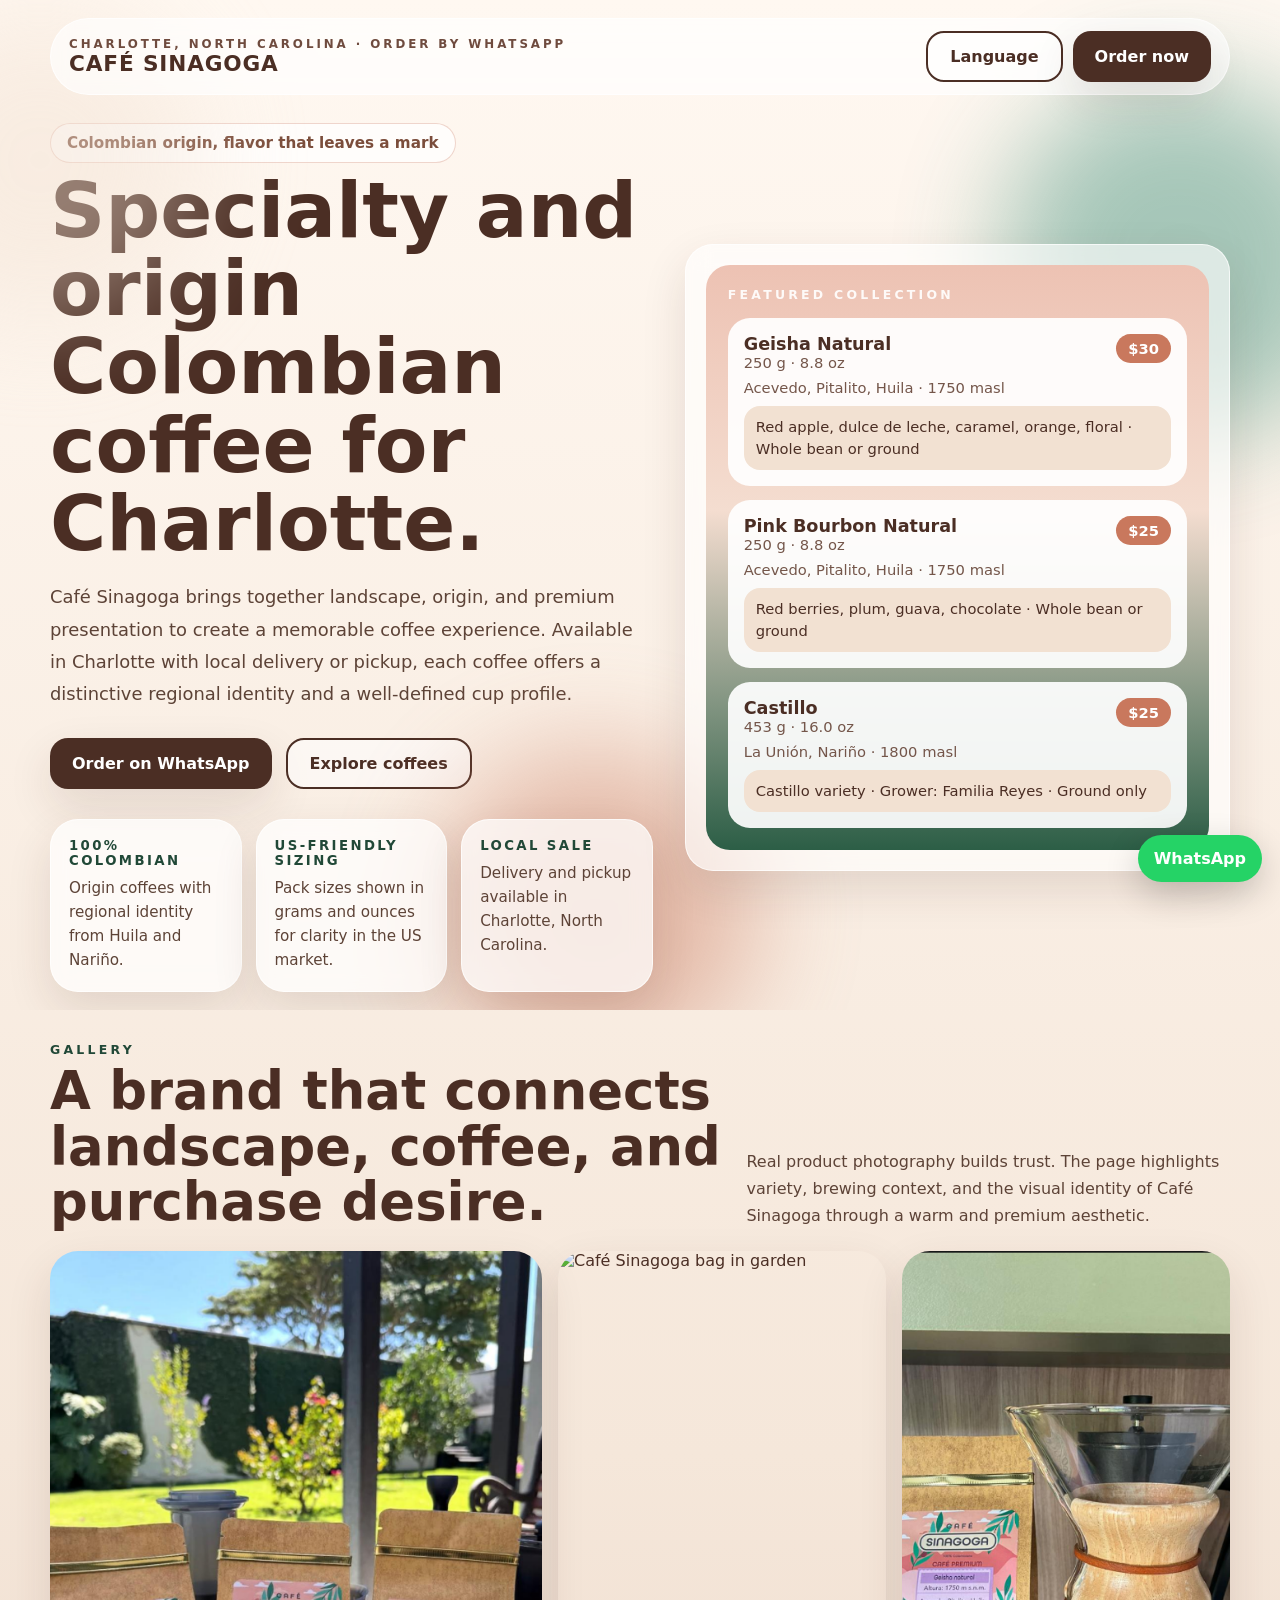
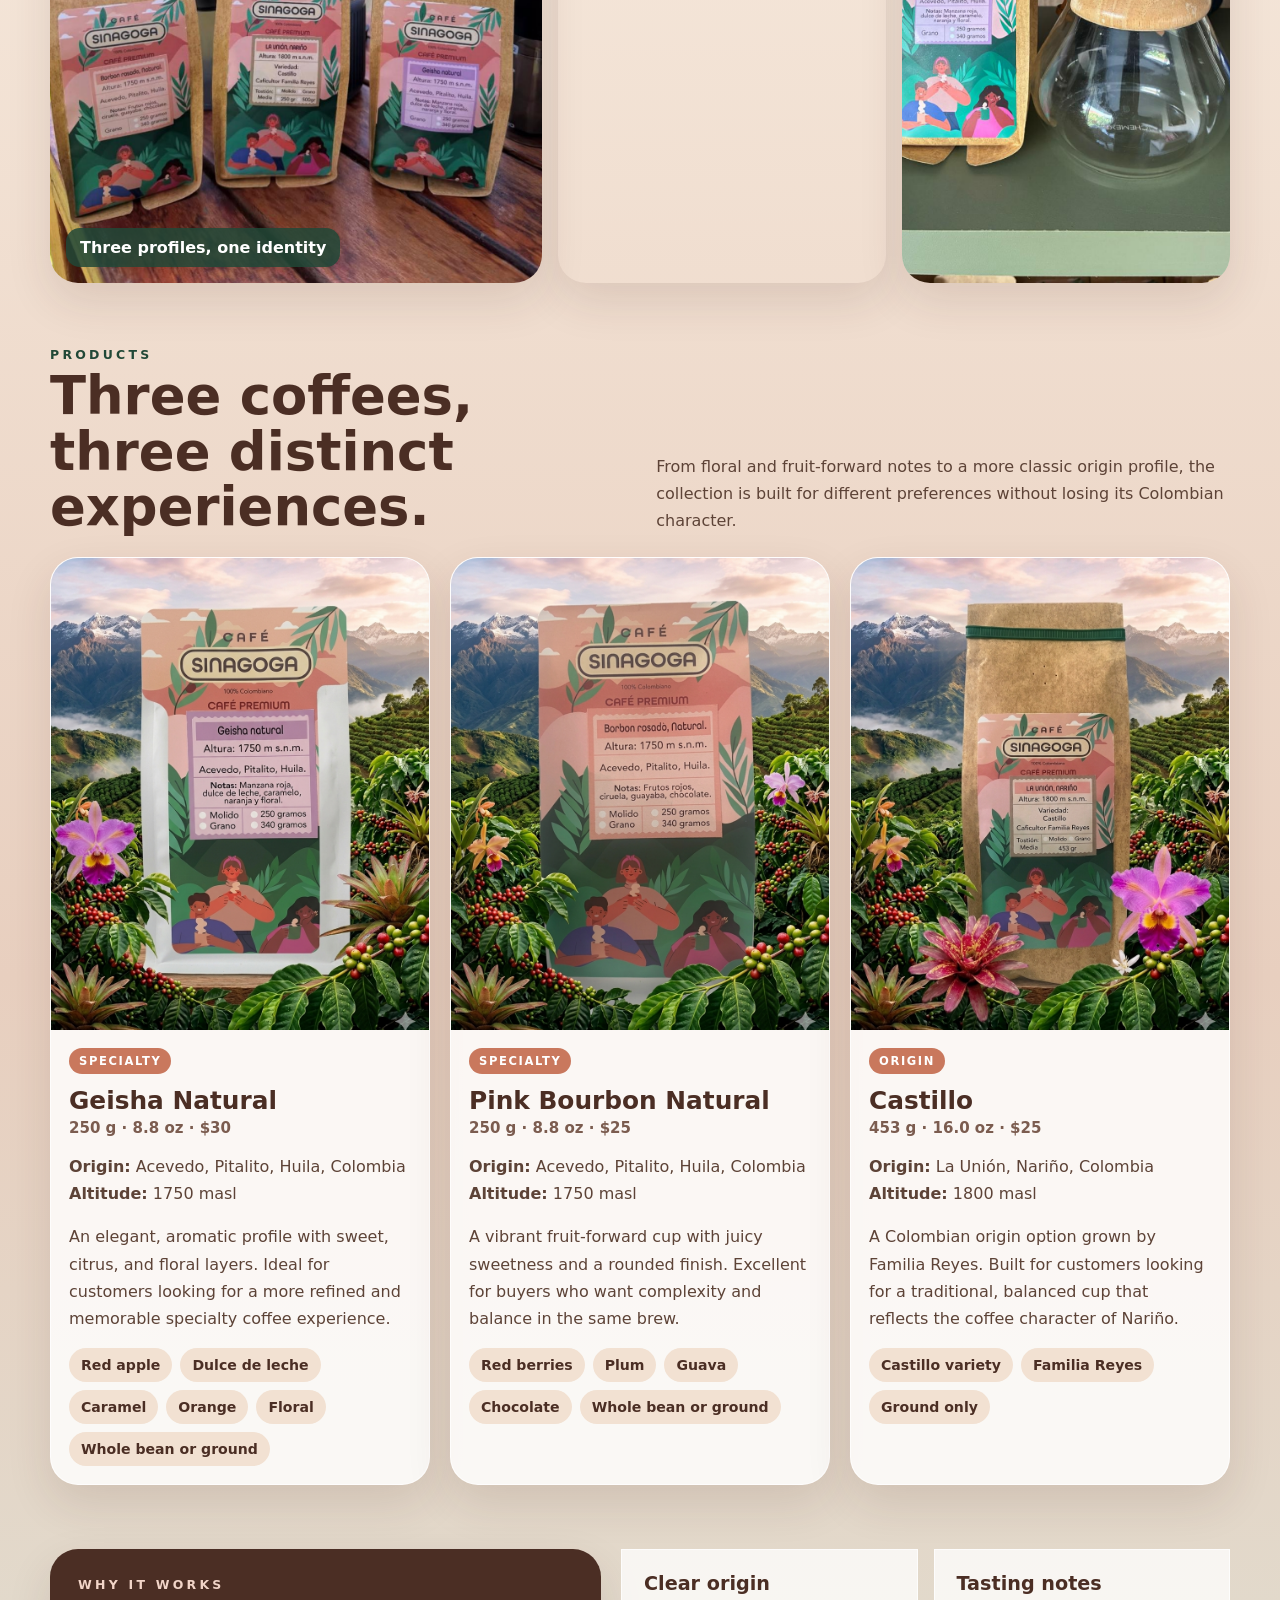
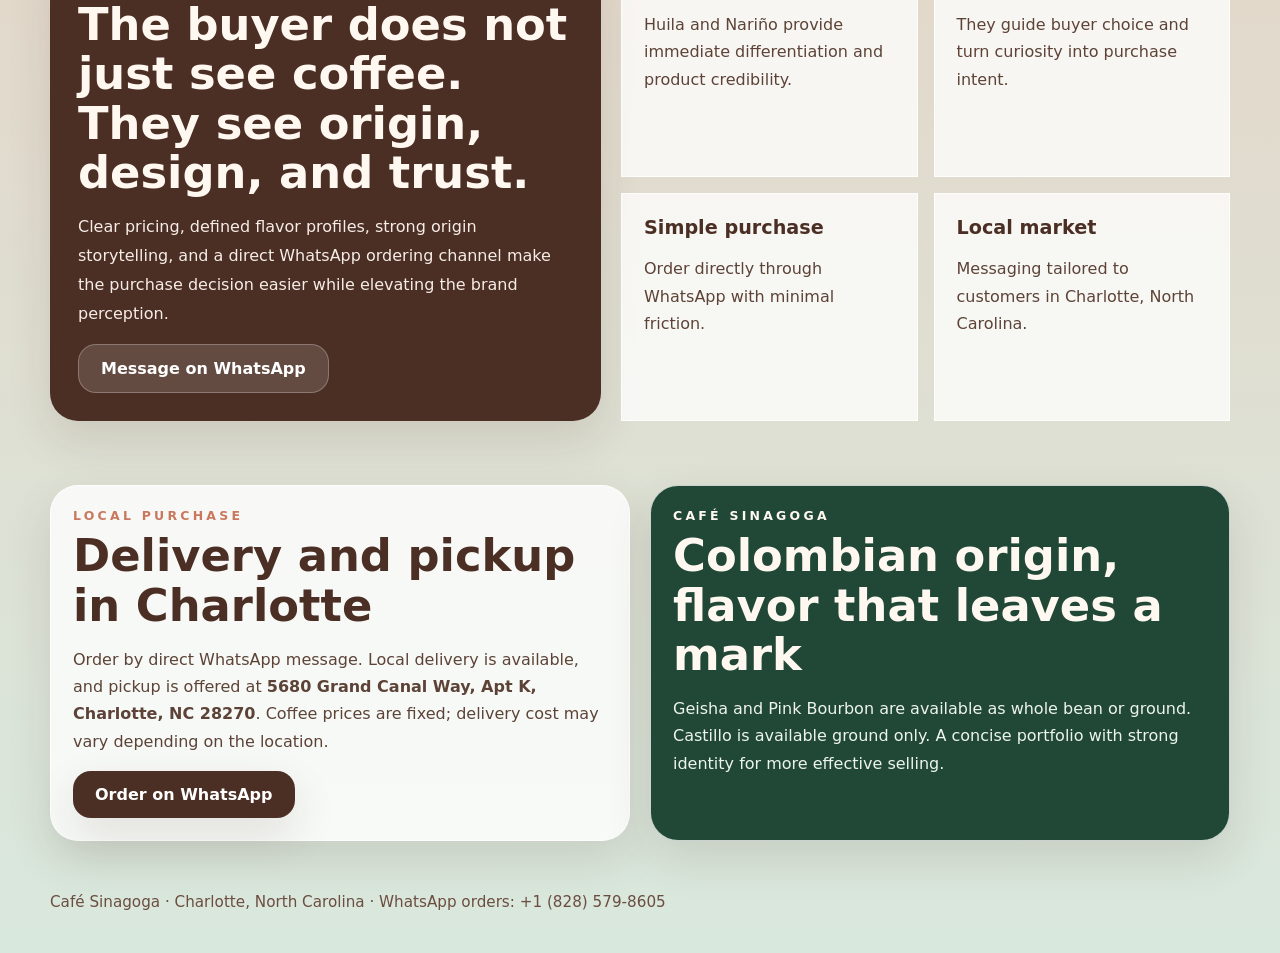
==== en.html @ 4d22b6b9 "Add files via upload" ====
<!doctype html>
<html lang="en">
<head>
  <meta charset="UTF-8" />
  <meta name="viewport" content="width=device-width, initial-scale=1.0" />
  <title>Café Sinagoga | Colombian coffee in Charlotte</title>
  <meta name="description" content="Colombian origin coffee in Charlotte, North Carolina. Geisha, Pink Bourbon, and Castillo with local delivery or pickup." />
  <link rel="stylesheet" href="style.css" />
</head>
<body>
  <a class="wa-float" href="https://wa.me/18285798605?text=Hello%2C%20I%20want%20to%20order%20Caf%C3%A9%20Sinagoga" target="_blank" rel="noreferrer">WhatsApp</a>
  <header class="hero">
    <div class="orb one"></div><div class="orb two"></div><div class="orb three"></div>
    <div class="container">
      <div class="topbar">
        <div>
          <div class="brand-small">Charlotte, North Carolina · Order by WhatsApp</div>
          <div class="brand">CAFÉ SINAGOGA</div>
        </div>
        <div style="display:flex;gap:10px;flex-wrap:wrap">
          <a class="btn btn-secondary" href="index.html">Language</a>
          <a class="btn btn-primary" href="https://wa.me/18285798605?text=Hello%2C%20I%20want%20to%20order%20Caf%C3%A9%20Sinagoga" target="_blank" rel="noreferrer">Order now</a>
        </div>
      </div>

      <section class="hero-grid">
        <div>
          <div class="pill">Colombian origin, flavor that leaves a mark</div>
          <h1>Specialty and origin Colombian coffee for Charlotte.</h1>
          <p class="lead">Café Sinagoga brings together landscape, origin, and premium presentation to create a memorable coffee experience. Available in Charlotte with local delivery or pickup, each coffee offers a distinctive regional identity and a well-defined cup profile.</p>
          <div class="actions">
            <a class="btn btn-primary" href="https://wa.me/18285798605?text=Hello%2C%20I%20want%20to%20order%20Caf%C3%A9%20Sinagoga" target="_blank" rel="noreferrer">Order on WhatsApp</a>
            <a class="btn btn-secondary" href="#products">Explore coffees</a>
          </div>
          <div class="stats">
            <article class="tile"><h3>100% Colombian</h3><p>Origin coffees with regional identity from Huila and Nariño.</p></article>
            <article class="tile"><h3>US-friendly sizing</h3><p>Pack sizes shown in grams and ounces for clarity in the US market.</p></article>
            <article class="tile"><h3>Local sale</h3><p>Delivery and pickup available in Charlotte, North Carolina.</p></article>
          </div>
        </div>

        <div class="glass">
          <div class="glass-inner">
            <div class="overline light">Featured collection</div>
            <div class="products-list">
              <article class="product-mini">
                <div class="product-mini-head">
                  <div><h4>Geisha Natural</h4><div class="muted">250 g · 8.8 oz</div></div>
                  <span class="price">$30</span>
                </div>
                <div class="muted" style="margin-top:8px">Acevedo, Pitalito, Huila · 1750 masl</div>
                <div class="note-box">Red apple, dulce de leche, caramel, orange, floral · Whole bean or ground</div>
              </article>
              <article class="product-mini">
                <div class="product-mini-head">
                  <div><h4>Pink Bourbon Natural</h4><div class="muted">250 g · 8.8 oz</div></div>
                  <span class="price">$25</span>
                </div>
                <div class="muted" style="margin-top:8px">Acevedo, Pitalito, Huila · 1750 masl</div>
                <div class="note-box">Red berries, plum, guava, chocolate · Whole bean or ground</div>
              </article>
              <article class="product-mini">
                <div class="product-mini-head">
                  <div><h4>Castillo</h4><div class="muted">453 g · 16.0 oz</div></div>
                  <span class="price">$25</span>
                </div>
                <div class="muted" style="margin-top:8px">La Unión, Nariño · 1800 masl</div>
                <div class="note-box">Castillo variety · Grower: Familia Reyes · Ground only</div>
              </article>
            </div>
          </div>
        </div>
      </section>
    </div>
  </header>

  <main>
    <section class="section">
      <div class="container section-head">
        <div>
          <div class="overline" style="color:var(--forest)">Gallery</div>
          <h2>A brand that connects landscape, coffee, and purchase desire.</h2>
        </div>
        <p>Real product photography builds trust. The page highlights variety, brewing context, and the visual identity of Café Sinagoga through a warm and premium aesthetic.</p>
      </div>
      <div class="container gallery-grid">
        <div class="gallery-card large"><img src="assets/three-bags.png" alt="Three Café Sinagoga coffees" /><div class="gallery-caption">Three profiles, one identity</div></div>
        <div class="gallery-card"><img src="assets/castillo-garden.png" alt="Café Sinagoga bag in garden" /></div>
        <div class="gallery-card"><img src="assets/brew-setup.png" alt="Café Sinagoga bag next to brewer" /></div>
      </div>
    </section>

    <section class="section" id="products">
      <div class="container section-head">
        <div>
          <div class="overline" style="color:var(--forest)">Products</div>
          <h2>Three coffees, three distinct experiences.</h2>
        </div>
        <p>From floral and fruit-forward notes to a more classic origin profile, the collection is built for different preferences without losing its Colombian character.</p>
      </div>
      <div class="container product-grid">
        <article class="product-card">
          <img src="assets/geisha-white.png" alt="Geisha Natural coffee bag" />
          <div class="product-body">
            <span class="product-badge">Specialty</span>
            <h3>Geisha Natural</h3>
            <div class="size">250 g · 8.8 oz · $30</div>
            <p><strong>Origin:</strong> Acevedo, Pitalito, Huila, Colombia<br><strong>Altitude:</strong> 1750 masl</p>
            <p>An elegant, aromatic profile with sweet, citrus, and floral layers. Ideal for customers looking for a more refined and memorable specialty coffee experience.</p>
            <div class="chips">
              <span class="chip">Red apple</span><span class="chip">Dulce de leche</span><span class="chip">Caramel</span><span class="chip">Orange</span><span class="chip">Floral</span><span class="chip">Whole bean or ground</span>
            </div>
          </div>
        </article>

        <article class="product-card">
          <img src="assets/bourbon-white.png" alt="Pink Bourbon Natural coffee bag" />
          <div class="product-body">
            <span class="product-badge">Specialty</span>
            <h3>Pink Bourbon Natural</h3>
            <div class="size">250 g · 8.8 oz · $25</div>
            <p><strong>Origin:</strong> Acevedo, Pitalito, Huila, Colombia<br><strong>Altitude:</strong> 1750 masl</p>
            <p>A vibrant fruit-forward cup with juicy sweetness and a rounded finish. Excellent for buyers who want complexity and balance in the same brew.</p>
            <div class="chips">
              <span class="chip">Red berries</span><span class="chip">Plum</span><span class="chip">Guava</span><span class="chip">Chocolate</span><span class="chip">Whole bean or ground</span>
            </div>
          </div>
        </article>

        <article class="product-card">
          <img src="assets/castillo-bag.png" alt="Castillo coffee bag" />
          <div class="product-body">
            <span class="product-badge">Origin</span>
            <h3>Castillo</h3>
            <div class="size">453 g · 16.0 oz · $25</div>
            <p><strong>Origin:</strong> La Unión, Nariño, Colombia<br><strong>Altitude:</strong> 1800 masl</p>
            <p>A Colombian origin option grown by Familia Reyes. Built for customers looking for a traditional, balanced cup that reflects the coffee character of Nariño.</p>
            <div class="chips">
              <span class="chip">Castillo variety</span><span class="chip">Familia Reyes</span><span class="chip">Ground only</span>
            </div>
          </div>
        </article>
      </div>
    </section>

    <section class="section">
      <div class="container split">
        <article class="cta-card">
          <div class="overline" style="color:#f2d5c8">Why it works</div>
          <h2>The buyer does not just see coffee. They see origin, design, and trust.</h2>
          <p>Clear pricing, defined flavor profiles, strong origin storytelling, and a direct WhatsApp ordering channel make the purchase decision easier while elevating the brand perception.</p>
          <a class="btn btn-light" href="https://wa.me/18285798605?text=Hello%2C%20I%20want%20to%20order%20Caf%C3%A9%20Sinagoga" target="_blank" rel="noreferrer">Message on WhatsApp</a>
        </article>
        <div class="feature-grid">
          <article class="feature-card"><h3>Clear origin</h3><p>Huila and Nariño provide immediate differentiation and product credibility.</p></article>
          <article class="feature-card"><h3>Tasting notes</h3><p>They guide buyer choice and turn curiosity into purchase intent.</p></article>
          <article class="feature-card"><h3>Simple purchase</h3><p>Order directly through WhatsApp with minimal friction.</p></article>
          <article class="feature-card"><h3>Local market</h3><p>Messaging tailored to customers in Charlotte, North Carolina.</p></article>
        </div>
      </div>
    </section>

    <section class="section">
      <div class="container dual-grid">
        <article class="pickup">
          <div class="overline" style="color:var(--clay)">Local purchase</div>
          <h2>Delivery and pickup in Charlotte</h2>
          <p>Order by direct WhatsApp message. Local delivery is available, and pickup is offered at <strong>5680 Grand Canal Way, Apt K, Charlotte, NC 28270</strong>. Coffee prices are fixed; delivery cost may vary depending on the location.</p>
          <a class="btn btn-primary" href="https://wa.me/18285798605?text=Hello%2C%20I%20want%20to%20order%20Caf%C3%A9%20Sinagoga" target="_blank" rel="noreferrer">Order on WhatsApp</a>
        </article>
        <article class="pickup dark">
          <div class="overline">Café Sinagoga</div>
          <h2>Colombian origin, flavor that leaves a mark</h2>
          <p>Geisha and Pink Bourbon are available as whole bean or ground. Castillo is available ground only. A concise portfolio with strong identity for more effective selling.</p>
        </article>
      </div>
    </section>
  </main>

  <footer class="footer">
    <div class="container">Café Sinagoga · Charlotte, North Carolina · WhatsApp orders: +1 (828) 579-8605</div>
  </footer>
</body>
</html>
---- style.css ----
:root{
  --cream:#fff8f1;
  --sand:#f2e1d2;
  --clay:#c9785d;
  --coffee:#4b2e24;
  --forest:#214837;
  --leaf:#3b8d78;
  --mist:#edf4ee;
  --white:#ffffff;
  --shadow:0 18px 45px rgba(62,37,28,.12);
  --radius:28px;
  --max:1180px;
}
*{box-sizing:border-box}
html{scroll-behavior:smooth}
body{
  margin:0;
  font-family:Inter,system-ui,-apple-system,BlinkMacSystemFont,"Segoe UI",sans-serif;
  color:var(--coffee);
  background:linear-gradient(180deg,#fff8f1 0%,#f5e7da 35%,#e8cfbf 62%,#d9e8dd 100%);
}
a{text-decoration:none;color:inherit}
img{max-width:100%;display:block}
.container{width:min(var(--max),calc(100% - 2rem));margin:0 auto}
.section{padding:32px 0}
.btn{
  display:inline-flex;align-items:center;justify-content:center;gap:.55rem;
  border-radius:18px;padding:14px 22px;font-weight:800;transition:.2s ease;
}
.btn:hover{transform:translateY(-1px)}
.btn-primary{background:var(--coffee);color:var(--white);box-shadow:var(--shadow)}
.btn-secondary{border:2px solid var(--coffee);background:rgba(255,255,255,.55)}
.btn-light{background:rgba(255,255,255,.14);color:var(--white);border:1px solid rgba(255,255,255,.25)}
.topbar{
  margin-top:18px;padding:12px 18px;border-radius:999px;background:rgba(255,255,255,.66);
  border:1px solid rgba(255,255,255,.7);backdrop-filter:blur(10px);display:flex;align-items:center;justify-content:space-between;gap:14px
}
.brand-small{font-size:.74rem;letter-spacing:.25em;text-transform:uppercase;color:#6f4b3e;font-weight:700}
.brand{font-size:1.35rem;font-weight:900;letter-spacing:.04em}
.hero{position:relative;overflow:hidden}
.orb{position:absolute;border-radius:999px;filter:blur(54px);opacity:.45;pointer-events:none}
.orb.one{width:320px;height:320px;background:var(--sand);left:-120px;top:0}
.orb.two{width:360px;height:360px;background:var(--leaf);right:-80px;top:80px}
.orb.three{width:320px;height:320px;background:var(--clay);left:34%;bottom:-60px}
.hero-grid,.content-grid{display:grid;gap:32px;align-items:center}
.hero-grid{grid-template-columns:1.05fr .95fr;padding:28px 0 18px}
.pill{
  display:inline-flex;align-items:center;padding:10px 16px;border-radius:999px;
  background:rgba(255,255,255,.75);border:1px solid rgba(201,120,93,.3);font-size:.95rem;color:#7b4d3b;font-weight:600
}
.hero h1{font-size:clamp(2.5rem,6vw,4.85rem);line-height:1.02;margin:.55rem 0 0;font-weight:900}
.lead{font-size:1.12rem;line-height:1.8;color:#5d4337;max-width:760px}
.actions{display:flex;flex-wrap:wrap;gap:14px;margin-top:28px}
.stats{display:grid;grid-template-columns:repeat(3,1fr);gap:14px;margin-top:30px}
.card,.glass,.tile,.product-card,.pickup,.cta-card,.gallery-card{
  border-radius:var(--radius);box-shadow:var(--shadow)
}
.tile{
  padding:18px;background:rgba(255,255,255,.72);border:1px solid rgba(255,255,255,.7);backdrop-filter:blur(10px)
}
.tile h3{margin:0;font-size:.83rem;letter-spacing:.18em;text-transform:uppercase;color:var(--forest)}
.tile p{margin:.45rem 0 0;line-height:1.6;font-size:.95rem;color:#5d4337}
.glass{padding:20px;background:rgba(255,255,255,.62);border:1px solid rgba(255,255,255,.7);backdrop-filter:blur(12px)}
.glass-inner{padding:22px;border-radius:24px;background:linear-gradient(180deg,#edc2b3 0%,#f4ddd0 42%,#2c5e46 100%)}
.overline{font-size:.78rem;letter-spacing:.26em;text-transform:uppercase;font-weight:700}
.overline.light{color:rgba(255,255,255,.9)}
.products-list{display:grid;gap:14px;margin-top:16px}
.product-mini{padding:16px;border-radius:22px;background:rgba(255,255,255,.92)}
.product-mini-head{display:flex;justify-content:space-between;gap:12px;align-items:flex-start}
.product-mini h4{margin:0;font-size:1.1rem}
.muted{font-size:.92rem;color:#74564a}
.price{padding:6px 12px;border-radius:999px;background:var(--clay);color:#fff;font-weight:900;font-size:.92rem}
.note-box{margin-top:10px;padding:10px 12px;border-radius:16px;background:var(--sand);font-size:.92rem;line-height:1.5}
.section-head{display:flex;justify-content:space-between;align-items:end;gap:20px;margin-bottom:22px}
.section-head h2{margin:.4rem 0 0;font-size:clamp(2rem,4.5vw,3.3rem);line-height:1.05}
.section-head p{margin:0;max-width:680px;line-height:1.7;color:#5d4337}
.product-grid{display:grid;grid-template-columns:repeat(3,1fr);gap:20px}
.product-card{overflow:hidden;background:rgba(255,255,255,.82);border:1px solid rgba(255,255,255,.75)}
.product-card img{aspect-ratio:4/5;object-fit:cover;width:100%}
.product-body{padding:18px}
.product-badge{display:inline-block;padding:6px 10px;border-radius:999px;background:var(--clay);color:#fff;font-size:.72rem;font-weight:900;letter-spacing:.14em;text-transform:uppercase}
.product-body h3{font-size:1.55rem;margin:12px 0 4px}
.product-body .size{color:#7b5c4f;font-weight:600;font-size:.94rem}
.product-body p{line-height:1.7;color:#5d4337}
.chips{display:flex;flex-wrap:wrap;gap:8px;margin-top:10px}
.chip{padding:9px 12px;border-radius:999px;background:var(--sand);font-size:.88rem;font-weight:700}
.split{display:grid;grid-template-columns:.95fr 1.05fr;gap:20px}
.cta-card{padding:28px;background:var(--coffee);color:var(--cream)}
.cta-card h2,.pickup h2{margin:.5rem 0 0;font-size:clamp(1.8rem,3.5vw,3rem);line-height:1.1}
.cta-card p{line-height:1.8;color:#f6ede7}
.feature-grid{display:grid;grid-template-columns:repeat(2,1fr);gap:16px}
.feature-card,.pickup,.lang-card{padding:22px;background:rgba(255,255,255,.76);border:1px solid rgba(255,255,255,.76)}
.feature-card h3,.pickup h3{margin:0;font-size:1.2rem}
.feature-card p,.pickup p{line-height:1.7;color:#5d4337}
.gallery-grid{display:grid;grid-template-columns:1.2fr .8fr .8fr;gap:16px}
.gallery-card{overflow:hidden;position:relative;min-height:240px}
.gallery-card img{width:100%;height:100%;object-fit:cover}
.gallery-card.large{min-height:520px}
.gallery-caption{position:absolute;left:16px;bottom:16px;background:rgba(33,72,55,.84);color:#fff;padding:10px 14px;border-radius:14px;font-weight:700}
.dual-grid{display:grid;grid-template-columns:1fr 1fr;gap:20px}
.pickup{background:rgba(255,255,255,.78)}
.pickup.dark{background:var(--forest);color:var(--cream)}
.pickup.dark p{color:#edf4ee}
.footer{padding:20px 0 42px;color:#6c4d40;font-size:.95rem}
.lang-shell{min-height:100vh;display:grid;place-items:center;padding:24px;position:relative;overflow:hidden}
.lang-wrap{width:min(1180px,100%)}
.lang-grid{display:grid;grid-template-columns:1.05fr .95fr;gap:24px;align-items:center}
.lang-card{border-radius:32px;box-shadow:var(--shadow);backdrop-filter:blur(12px)}
.logo-mark{width:140px;height:140px;border-radius:50%;object-fit:cover;box-shadow:var(--shadow)}
.language-buttons{display:flex;gap:14px;flex-wrap:wrap;margin-top:26px}
.small-gallery{display:grid;grid-template-columns:repeat(3,1fr);gap:12px;margin-top:18px}
.small-gallery img{border-radius:18px;aspect-ratio:1/1;object-fit:cover;box-shadow:var(--shadow)}
.wa-float{
  position:fixed;right:18px;bottom:18px;background:#25D366;color:white;padding:14px 16px;border-radius:999px;
  font-weight:900;box-shadow:0 12px 35px rgba(0,0,0,.2);z-index:10
}
@media (max-width: 980px){
  .hero-grid,.content-grid,.split,.gallery-grid,.dual-grid,.lang-grid,.product-grid,.feature-grid{grid-template-columns:1fr}
  .stats{grid-template-columns:1fr}
  .gallery-card.large{min-height:320px}
  .section-head{align-items:flex-start;flex-direction:column}
}
@media (max-width: 640px){
  .topbar{border-radius:24px;align-items:flex-start;flex-direction:column}
  .brand{font-size:1.15rem}
  .container{width:min(var(--max),calc(100% - 1.2rem))}
  .hero-grid{padding-top:12px}
}
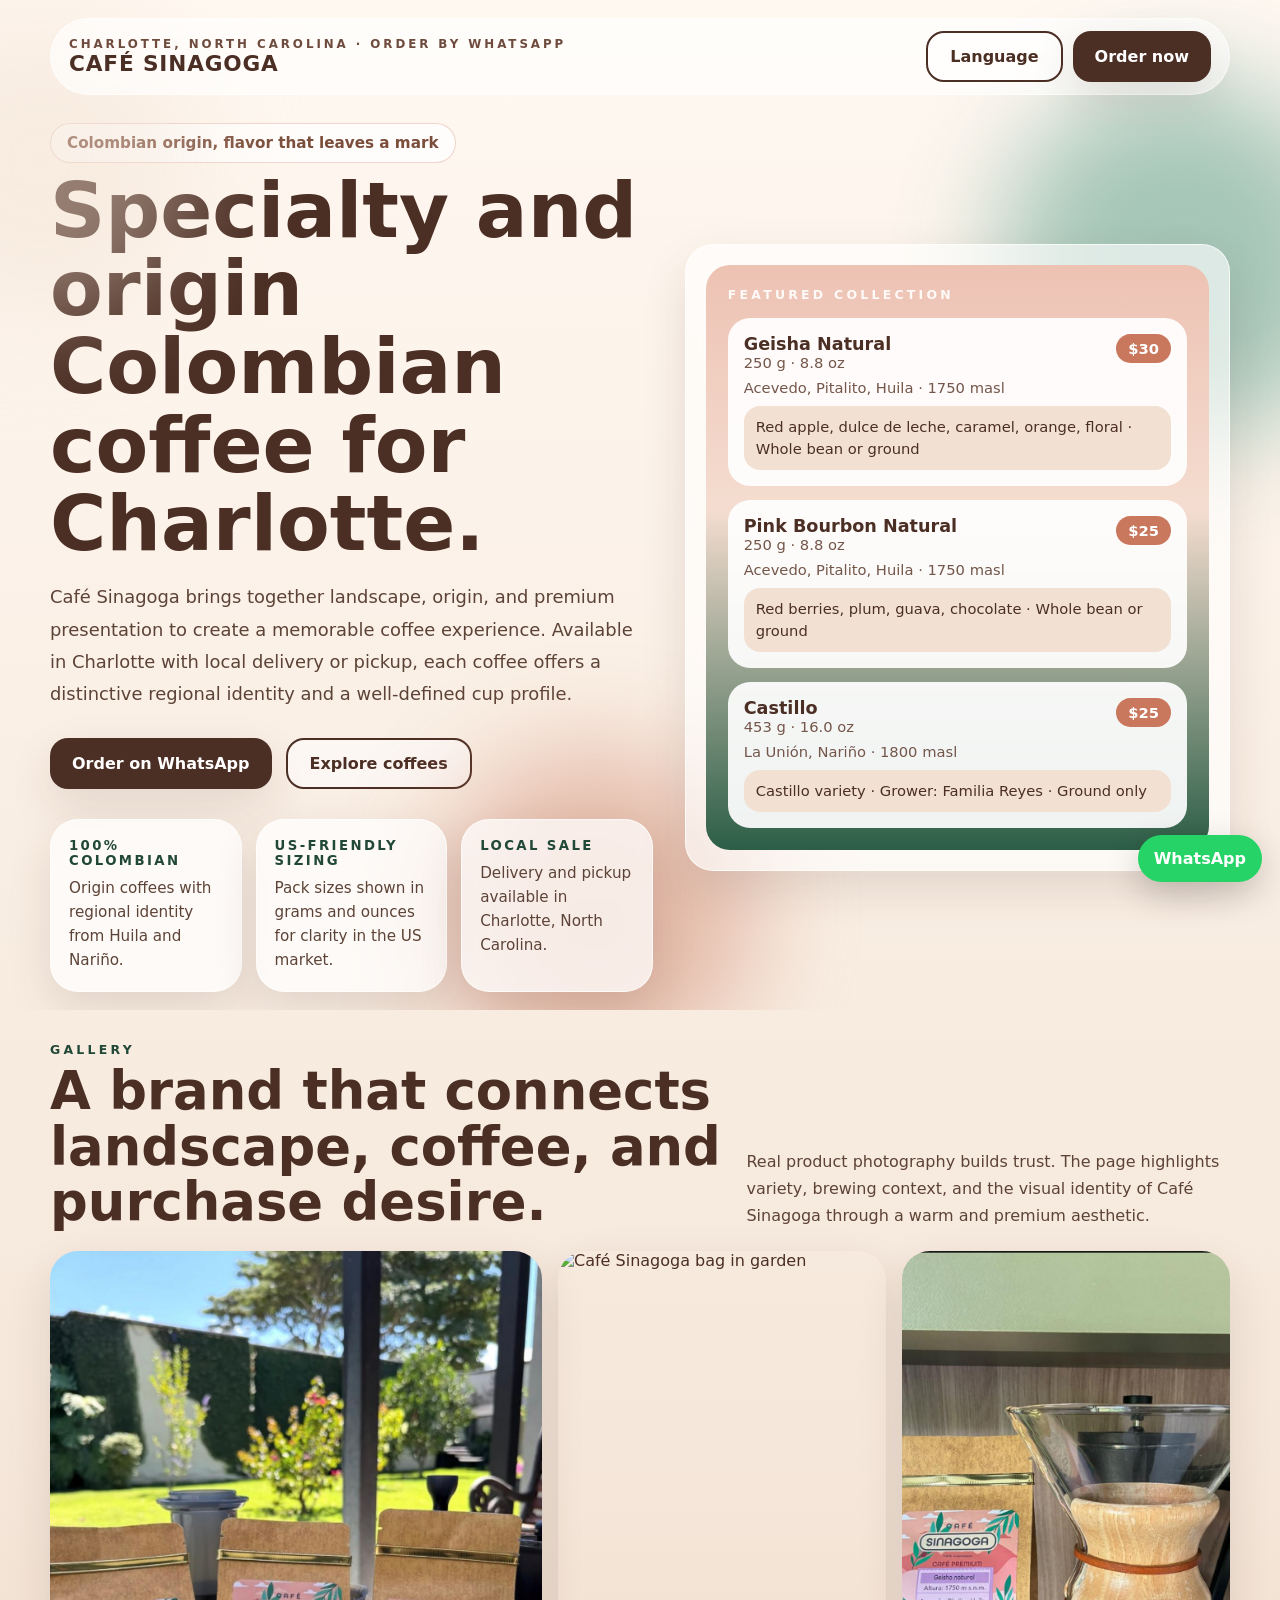
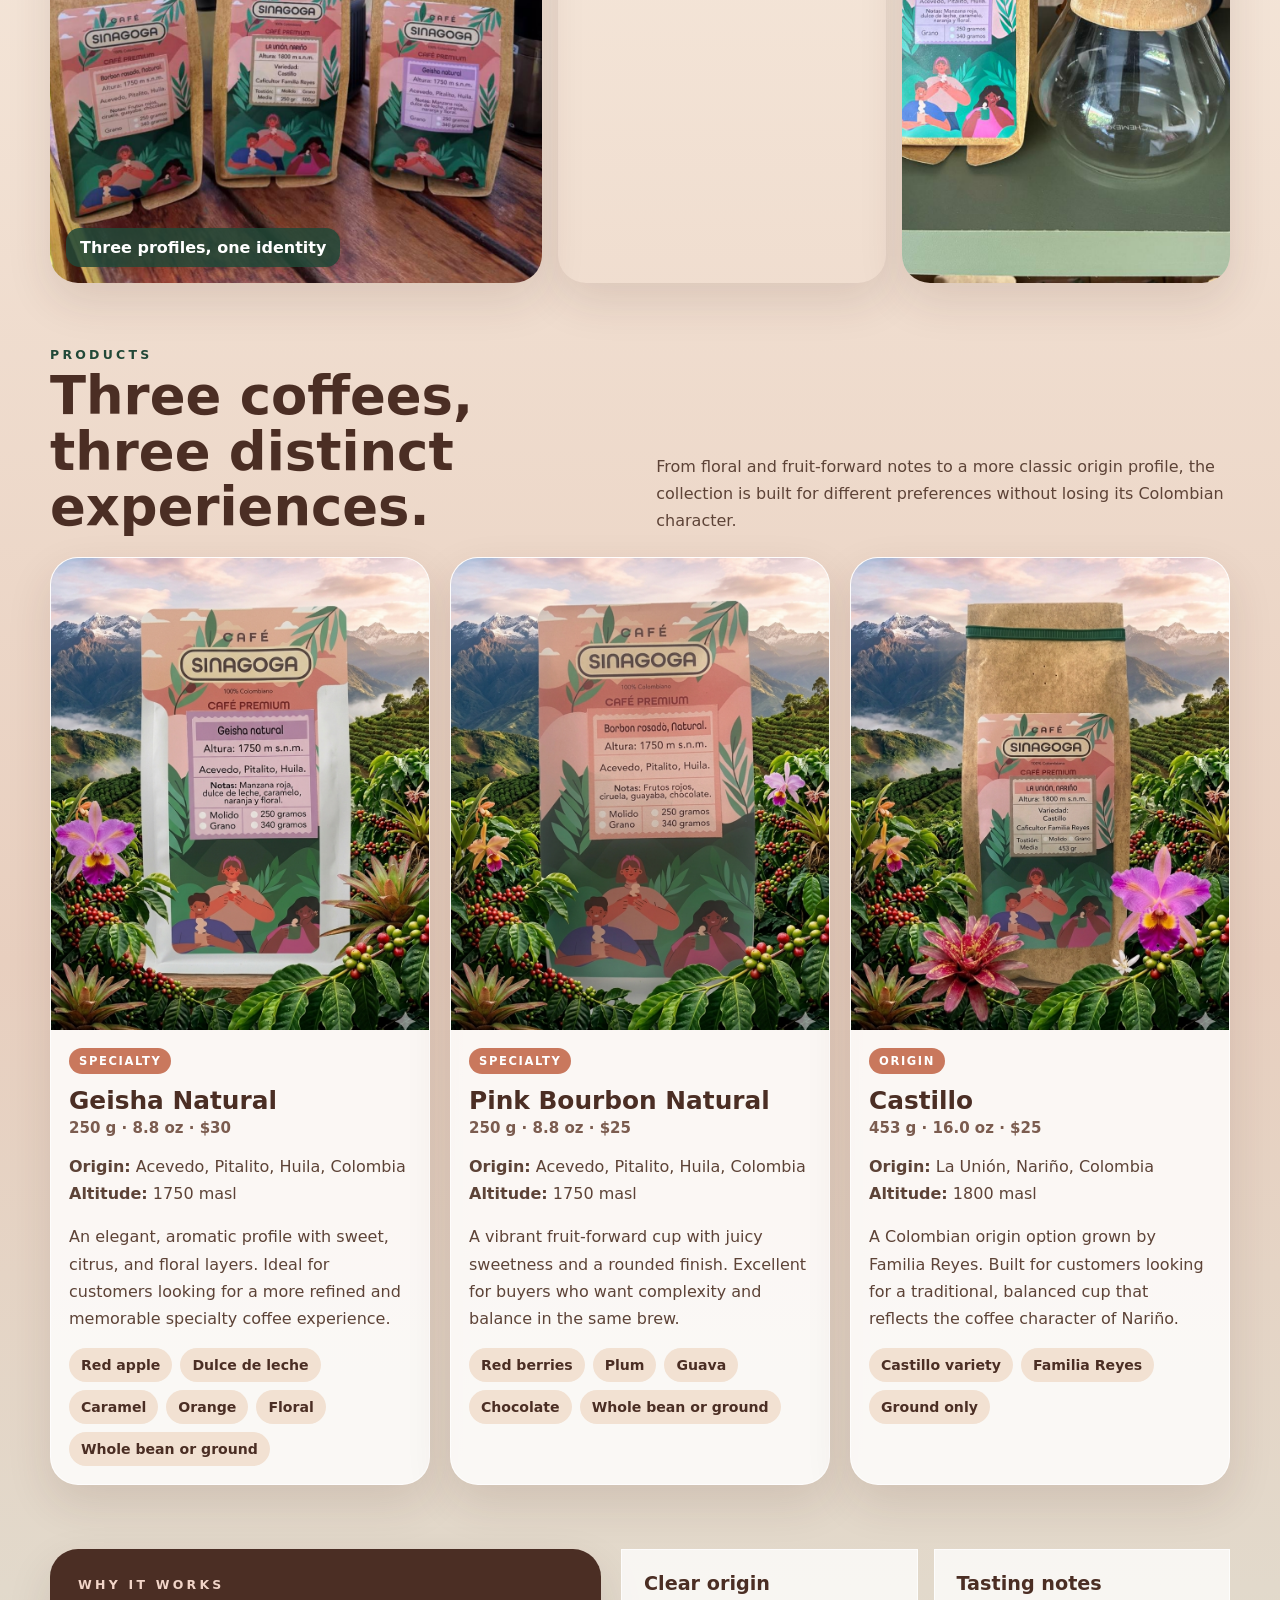
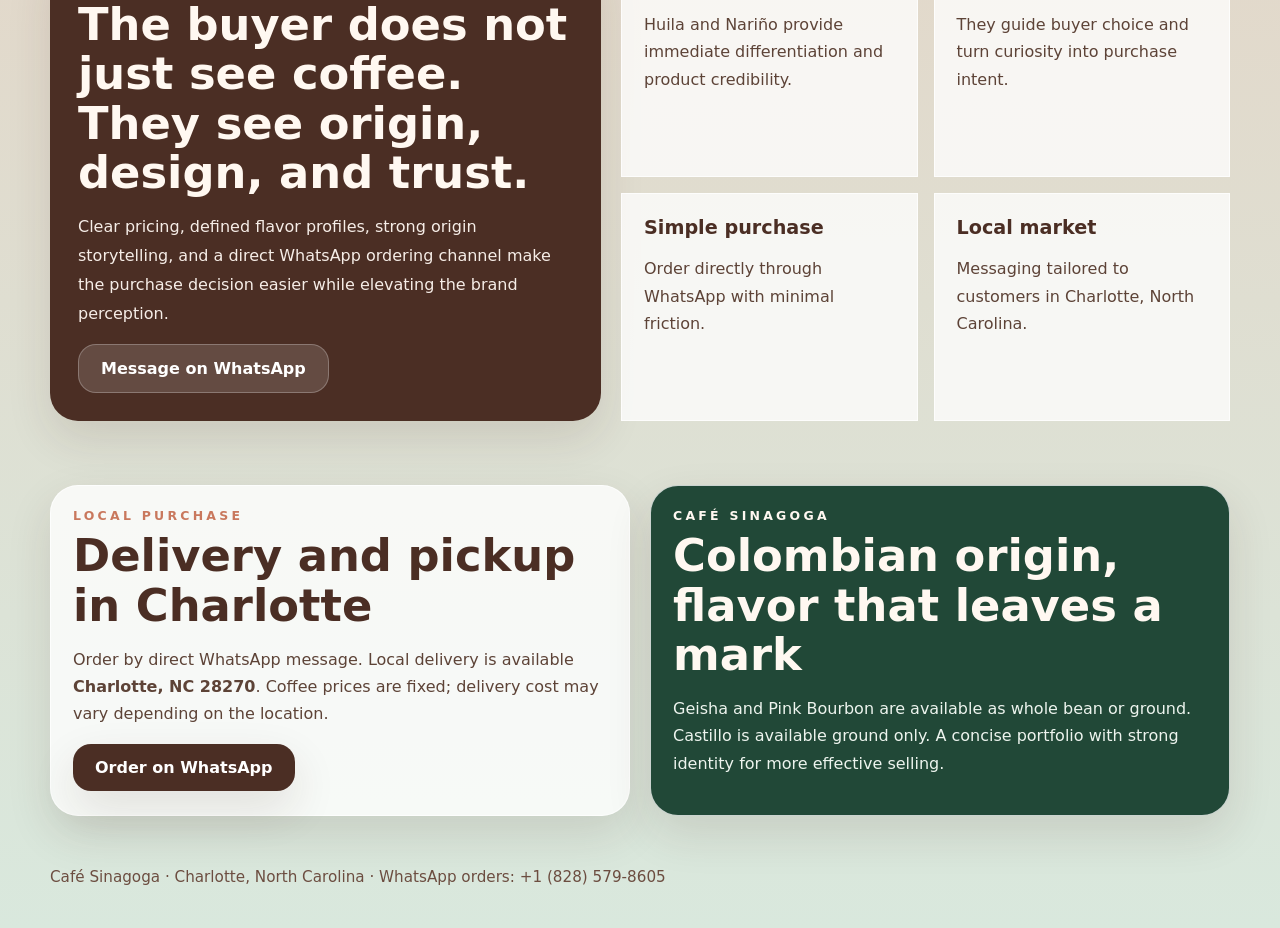
==== commit 0165f66d: "DD" ====
--- a/en.html
+++ b/en.html
@@ -165,7 +165,7 @@
         <article class="pickup">
           <div class="overline" style="color:var(--clay)">Local purchase</div>
           <h2>Delivery and pickup in Charlotte</h2>
-          <p>Order by direct WhatsApp message. Local delivery is available, and pickup is offered at <strong>5680 Grand Canal Way, Apt K, Charlotte, NC 28270</strong>. Coffee prices are fixed; delivery cost may vary depending on the location.</p>
+          <p>Order by direct WhatsApp message. Local delivery is available <strong> Charlotte, NC 28270</strong>. Coffee prices are fixed; delivery cost may vary depending on the location.</p>
           <a class="btn btn-primary" href="https://wa.me/18285798605?text=Hello%2C%20I%20want%20to%20order%20Caf%C3%A9%20Sinagoga" target="_blank" rel="noreferrer">Order on WhatsApp</a>
         </article>
         <article class="pickup dark">
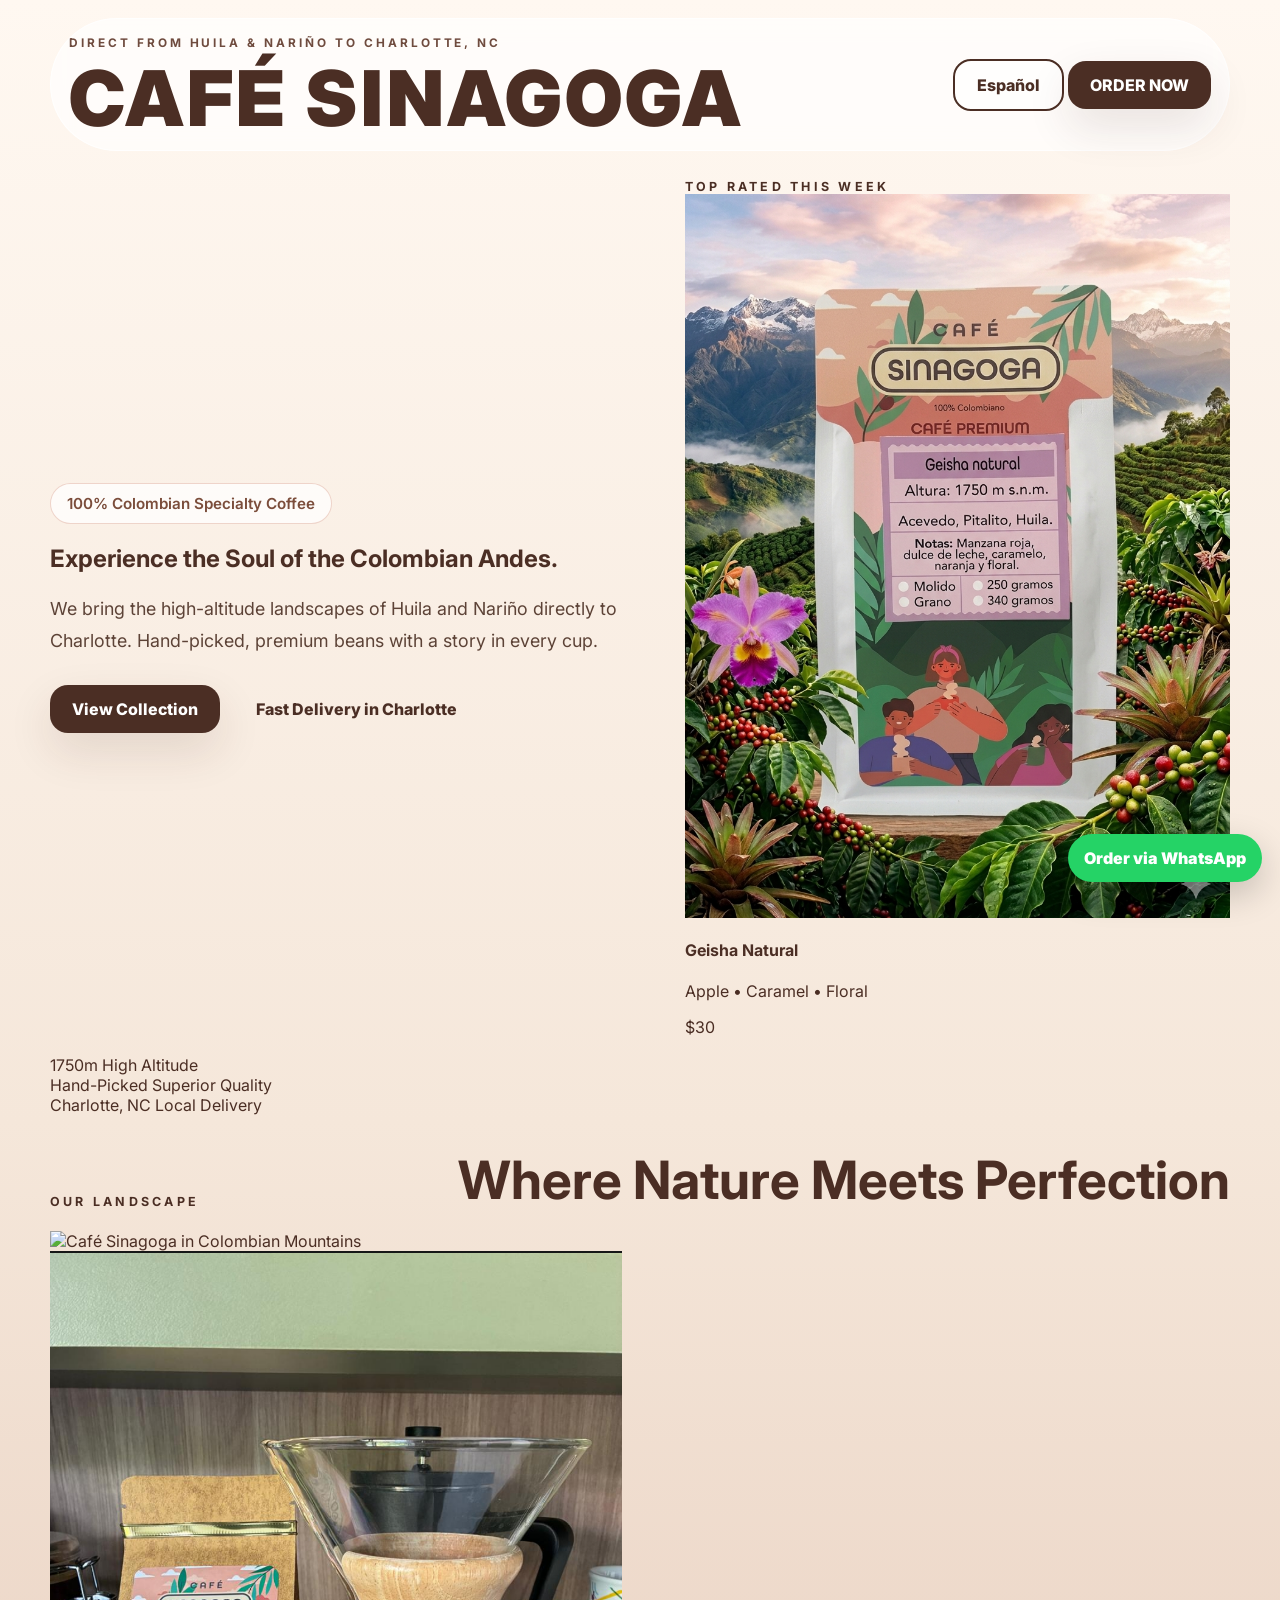
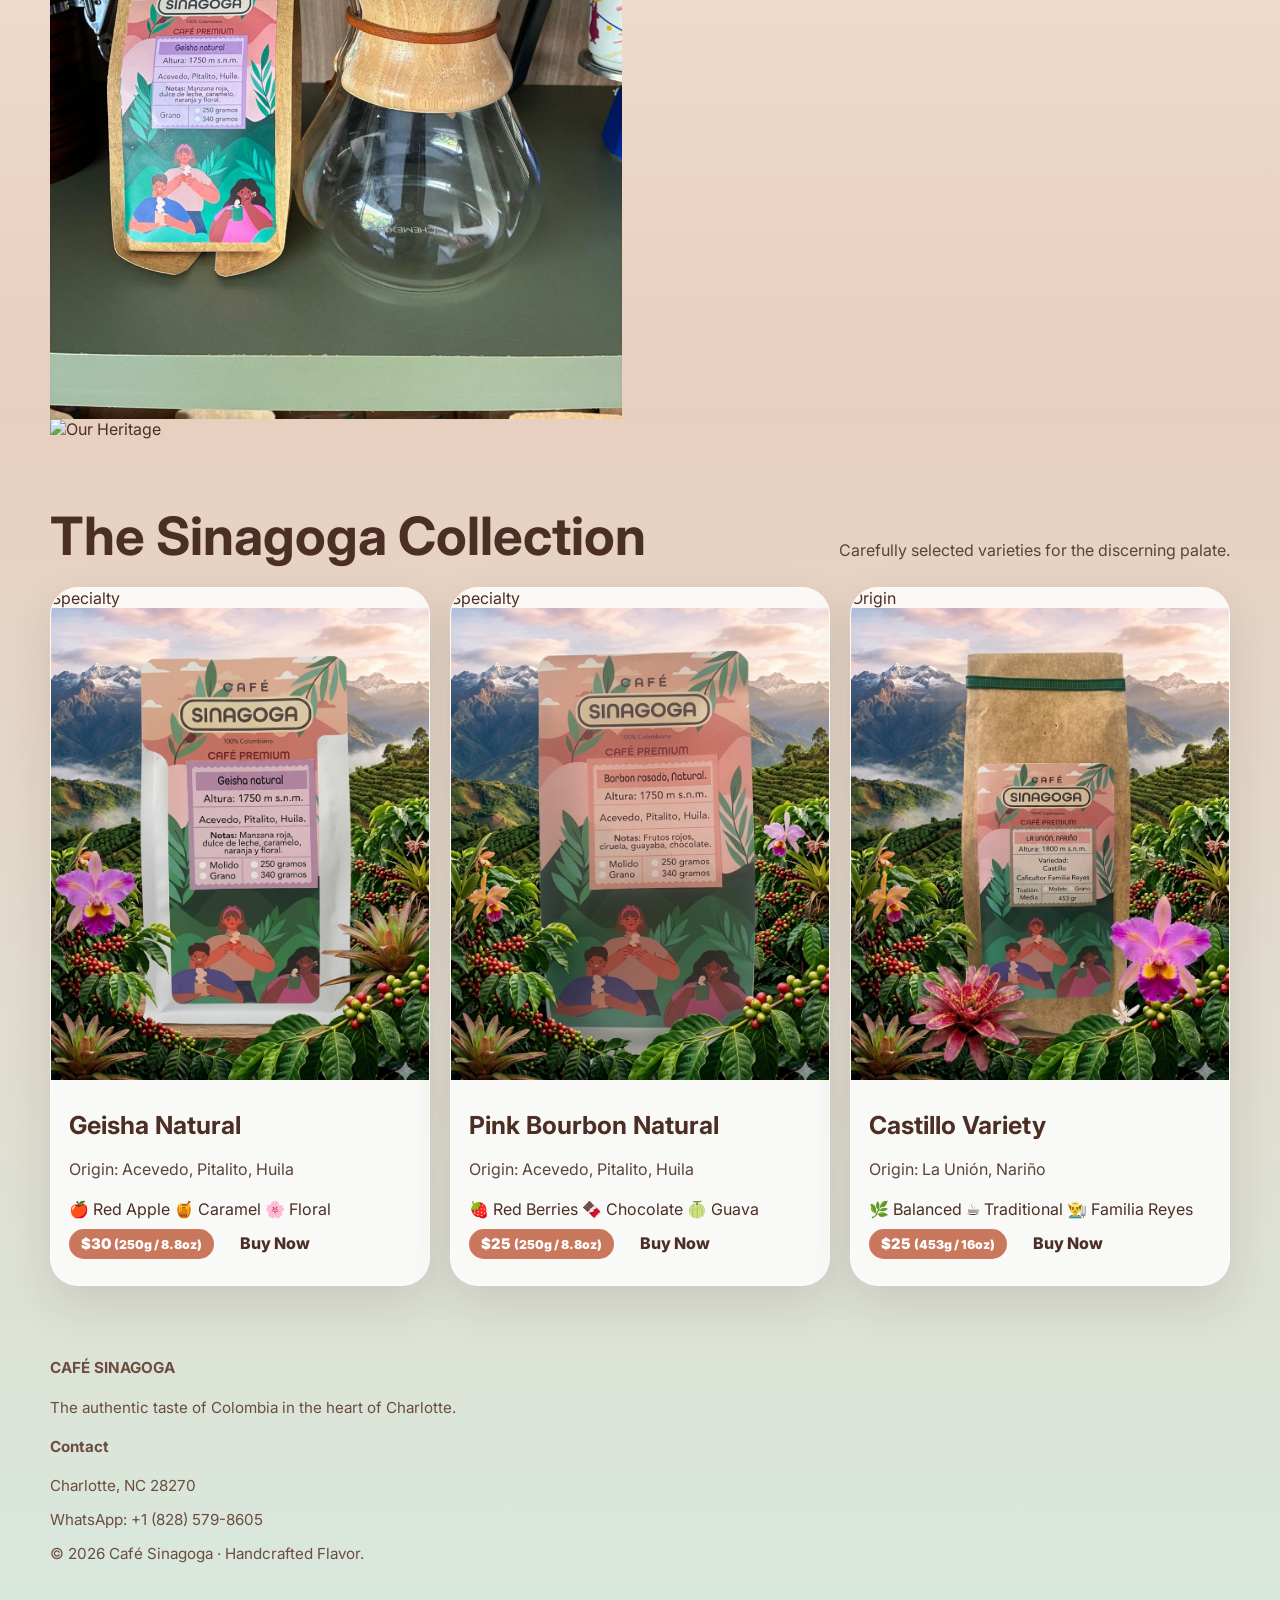
==== commit a955df59: "fff" ====
--- a/en.html
+++ b/en.html
@@ -3,70 +3,49 @@
 <head>
   <meta charset="UTF-8" />
   <meta name="viewport" content="width=device-width, initial-scale=1.0" />
-  <title>Café Sinagoga | Colombian coffee in Charlotte</title>
-  <meta name="description" content="Colombian origin coffee in Charlotte, North Carolina. Geisha, Pink Bourbon, and Castillo with local delivery or pickup." />
+  <title>Café Sinagoga | Colombian Specialty Coffee in Charlotte</title>
+  <meta name="description" content="Premium Colombian coffee in Charlotte, NC. Geisha, Pink Bourbon, and Castillo. From the mountains of Huila to your cup." />
   <link rel="stylesheet" href="style.css" />
+  <link href="https://fonts.googleapis.com/css2?family=Inter:wght@400;700&family=Playfair+Display:wght@700&display=swap" rel="stylesheet">
 </head>
 <body>
-  <a class="wa-float" href="https://wa.me/18285798605?text=Hello%2C%20I%20want%20to%20order%20Caf%C3%A9%20Sinagoga" target="_blank" rel="noreferrer">WhatsApp</a>
+  <a class="wa-float" href="https://wa.me/18285798605?text=Hello%2C%20I%20want%20to%20order%20Caf%C3%A9%20Sinagoga" target="_blank" rel="noreferrer">
+    <img src="assets/wa-icon.png" alt=""> Order via WhatsApp
+  </a>
+
   <header class="hero">
-    <div class="orb one"></div><div class="orb two"></div><div class="orb three"></div>
+    <div class="hero-overlay"></div>
     <div class="container">
-      <div class="topbar">
-        <div>
-          <div class="brand-small">Charlotte, North Carolina · Order by WhatsApp</div>
-          <div class="brand">CAFÉ SINAGOGA</div>
+      <nav class="topbar">
+        <div class="brand-group">
+          <span class="brand-small">DIRECT FROM HUILA & NARIÑO TO CHARLOTTE, NC</span>
+          <h1 class="brand">CAFÉ SINAGOGA</h1>
         </div>
-        <div style="display:flex;gap:10px;flex-wrap:wrap">
-          <a class="btn btn-secondary" href="index.html">Language</a>
-          <a class="btn btn-primary" href="https://wa.me/18285798605?text=Hello%2C%20I%20want%20to%20order%20Caf%C3%A9%20Sinagoga" target="_blank" rel="noreferrer">Order now</a>
+        <div class="nav-actions">
+          <a class="btn btn-secondary" href="index.html">Español</a>
+          <a class="btn btn-primary pulse" href="https://wa.me/18285798605?text=Hello%2C%20I%20want%20to%20order%20Caf%C3%A9%20Sinagoga">ORDER NOW</a>
         </div>
-      </div>
+      </nav>
 
       <section class="hero-grid">
-        <div>
-          <div class="pill">Colombian origin, flavor that leaves a mark</div>
-          <h1>Specialty and origin Colombian coffee for Charlotte.</h1>
-          <p class="lead">Café Sinagoga brings together landscape, origin, and premium presentation to create a memorable coffee experience. Available in Charlotte with local delivery or pickup, each coffee offers a distinctive regional identity and a well-defined cup profile.</p>
+        <div class="hero-content">
+          <div class="pill">100% Colombian Specialty Coffee</div>
+          <h2 class="hero-title">Experience the Soul of the Colombian Andes.</h2>
+          <p class="lead">We bring the high-altitude landscapes of Huila and Nariño directly to Charlotte. Hand-picked, premium beans with a story in every cup.</p>
           <div class="actions">
-            <a class="btn btn-primary" href="https://wa.me/18285798605?text=Hello%2C%20I%20want%20to%20order%20Caf%C3%A9%20Sinagoga" target="_blank" rel="noreferrer">Order on WhatsApp</a>
-            <a class="btn btn-secondary" href="#products">Explore coffees</a>
-          </div>
-          <div class="stats">
-            <article class="tile"><h3>100% Colombian</h3><p>Origin coffees with regional identity from Huila and Nariño.</p></article>
-            <article class="tile"><h3>US-friendly sizing</h3><p>Pack sizes shown in grams and ounces for clarity in the US market.</p></article>
-            <article class="tile"><h3>Local sale</h3><p>Delivery and pickup available in Charlotte, North Carolina.</p></article>
+            <a class="btn btn-primary btn-lg" href="#products">View Collection</a>
+            <a class="btn btn-outline-light" href="https://wa.me/18285798605">Fast Delivery in Charlotte</a>
           </div>
         </div>
 
-        <div class="glass">
-          <div class="glass-inner">
-            <div class="overline light">Featured collection</div>
-            <div class="products-list">
-              <article class="product-mini">
-                <div class="product-mini-head">
-                  <div><h4>Geisha Natural</h4><div class="muted">250 g · 8.8 oz</div></div>
-                  <span class="price">$30</span>
-                </div>
-                <div class="muted" style="margin-top:8px">Acevedo, Pitalito, Huila · 1750 masl</div>
-                <div class="note-box">Red apple, dulce de leche, caramel, orange, floral · Whole bean or ground</div>
-              </article>
-              <article class="product-mini">
-                <div class="product-mini-head">
-                  <div><h4>Pink Bourbon Natural</h4><div class="muted">250 g · 8.8 oz</div></div>
-                  <span class="price">$25</span>
-                </div>
-                <div class="muted" style="margin-top:8px">Acevedo, Pitalito, Huila · 1750 masl</div>
-                <div class="note-box">Red berries, plum, guava, chocolate · Whole bean or ground</div>
-              </article>
-              <article class="product-mini">
-                <div class="product-mini-head">
-                  <div><h4>Castillo</h4><div class="muted">453 g · 16.0 oz</div></div>
-                  <span class="price">$25</span>
-                </div>
-                <div class="muted" style="margin-top:8px">La Unión, Nariño · 1800 masl</div>
-                <div class="note-box">Castillo variety · Grower: Familia Reyes · Ground only</div>
-              </article>
+        <div class="glass-card">
+          <div class="overline">Top Rated This Week</div>
+          <div class="featured-item">
+            <img src="assets/geisha-white.png" alt="Geisha Natural" class="img-mini">
+            <div class="featured-info">
+              <h4>Geisha Natural</h4>
+              <p class="notes">Apple • Caramel • Floral</p>
+              <span class="price-tag">$30</span>
             </div>
           </div>
         </div>
@@ -75,110 +54,132 @@
   </header>
 
   <main>
-    <section class="section">
-      <div class="container section-head">
-        <div>
-          <div class="overline" style="color:var(--forest)">Gallery</div>
-          <h2>A brand that connects landscape, coffee, and purchase desire.</h2>
+    <section class="origin-strip">
+      <div class="container stats-bar">
+        <div class="stat-item">
+          <span class="stat-val">1750m</span>
+          <span class="stat-label">High Altitude</span>
         </div>
-        <p>Real product photography builds trust. The page highlights variety, brewing context, and the visual identity of Café Sinagoga through a warm and premium aesthetic.</p>
+        <div class="stat-item">
+          <span class="stat-val">Hand-Picked</span>
+          <span class="stat-label">Superior Quality</span>
+        </div>
+        <div class="stat-item">
+          <span class="stat-val">Charlotte, NC</span>
+          <span class="stat-label">Local Delivery</span>
+        </div>
       </div>
-      <div class="container gallery-grid">
-        <div class="gallery-card large"><img src="assets/three-bags.png" alt="Three Café Sinagoga coffees" /><div class="gallery-caption">Three profiles, one identity</div></div>
-        <div class="gallery-card"><img src="assets/castillo-garden.png" alt="Café Sinagoga bag in garden" /></div>
-        <div class="gallery-card"><img src="assets/brew-setup.png" alt="Café Sinagoga bag next to brewer" /></div>
+    </section>
+
+    <section class="section gallery">
+      <div class="container">
+        <div class="section-head text-center">
+          <div class="overline">Our Landscape</div>
+          <h2>Where Nature Meets Perfection</h2>
+        </div>
+        <div class="gallery-mosaic">
+          <div class="mosaic-item main-img">
+            <img src="assets/colombia-landscape-product.jpg" alt="Café Sinagoga in Colombian Mountains" />
+          </div>
+          <div class="mosaic-item">
+            <img src="assets/brew-setup.png" alt="Perfect Brew" />
+          </div>
+          <div class="mosaic-item">
+            <img src="assets/castillo-garden.png" alt="Our Heritage" />
+          </div>
+        </div>
       </div>
     </section>
 
     <section class="section" id="products">
-      <div class="container section-head">
-        <div>
-          <div class="overline" style="color:var(--forest)">Products</div>
-          <h2>Three coffees, three distinct experiences.</h2>
+      <div class="container">
+        <div class="section-head">
+          <h2>The Sinagoga Collection</h2>
+          <p>Carefully selected varieties for the discerning palate.</p>
         </div>
-        <p>From floral and fruit-forward notes to a more classic origin profile, the collection is built for different preferences without losing its Colombian character.</p>
-      </div>
-      <div class="container product-grid">
-        <article class="product-card">
-          <img src="assets/geisha-white.png" alt="Geisha Natural coffee bag" />
-          <div class="product-body">
-            <span class="product-badge">Specialty</span>
-            <h3>Geisha Natural</h3>
-            <div class="size">250 g · 8.8 oz · $30</div>
-            <p><strong>Origin:</strong> Acevedo, Pitalito, Huila, Colombia<br><strong>Altitude:</strong> 1750 masl</p>
-            <p>An elegant, aromatic profile with sweet, citrus, and floral layers. Ideal for customers looking for a more refined and memorable specialty coffee experience.</p>
-            <div class="chips">
-              <span class="chip">Red apple</span><span class="chip">Dulce de leche</span><span class="chip">Caramel</span><span class="chip">Orange</span><span class="chip">Floral</span><span class="chip">Whole bean or ground</span>
+        
+        <div class="product-grid">
+          <article class="product-card premium">
+            <div class="badge specialty">Specialty</div>
+            <div class="img-container">
+               <img src="assets/geisha-white.png" alt="Geisha Natural" />
             </div>
-          </div>
-        </article>
+            <div class="product-body">
+              <h3>Geisha Natural</h3>
+              <p class="origin-text">Origin: Acevedo, Pitalito, Huila</p>
+              <div class="flavor-profile">
+                <span class="note">🍎 Red Apple</span>
+                <span class="note">🍯 Caramel</span>
+                <span class="note">🌸 Floral</span>
+              </div>
+              <div class="product-footer">
+                <span class="price">$30 <small>(250g / 8.8oz)</small></span>
+                <a href="https://wa.me/18285798605" class="btn btn-buy">Buy Now</a>
+              </div>
+            </div>
+          </article>
 
-        <article class="product-card">
-          <img src="assets/bourbon-white.png" alt="Pink Bourbon Natural coffee bag" />
-          <div class="product-body">
-            <span class="product-badge">Specialty</span>
-            <h3>Pink Bourbon Natural</h3>
-            <div class="size">250 g · 8.8 oz · $25</div>
-            <p><strong>Origin:</strong> Acevedo, Pitalito, Huila, Colombia<br><strong>Altitude:</strong> 1750 masl</p>
-            <p>A vibrant fruit-forward cup with juicy sweetness and a rounded finish. Excellent for buyers who want complexity and balance in the same brew.</p>
-            <div class="chips">
-              <span class="chip">Red berries</span><span class="chip">Plum</span><span class="chip">Guava</span><span class="chip">Chocolate</span><span class="chip">Whole bean or ground</span>
+          <article class="product-card premium">
+            <div class="badge specialty">Specialty</div>
+            <div class="img-container">
+               <img src="assets/bourbon-white.png" alt="Pink Bourbon Natural" />
             </div>
-          </div>
-        </article>
+            <div class="product-body">
+              <h3>Pink Bourbon Natural</h3>
+              <p class="origin-text">Origin: Acevedo, Pitalito, Huila</p>
+              <div class="flavor-profile">
+                <span class="note">🍓 Red Berries</span>
+                <span class="note">🍫 Chocolate</span>
+                <span class="note">🍈 Guava</span>
+              </div>
+              <div class="product-footer">
+                <span class="price">$25 <small>(250g / 8.8oz)</small></span>
+                <a href="https://wa.me/18285798605" class="btn btn-buy">Buy Now</a>
+              </div>
+            </div>
+          </article>
 
-        <article class="product-card">
-          <img src="assets/castillo-bag.png" alt="Castillo coffee bag" />
-          <div class="product-body">
-            <span class="product-badge">Origin</span>
-            <h3>Castillo</h3>
-            <div class="size">453 g · 16.0 oz · $25</div>
-            <p><strong>Origin:</strong> La Unión, Nariño, Colombia<br><strong>Altitude:</strong> 1800 masl</p>
-            <p>A Colombian origin option grown by Familia Reyes. Built for customers looking for a traditional, balanced cup that reflects the coffee character of Nariño.</p>
-            <div class="chips">
-              <span class="chip">Castillo variety</span><span class="chip">Familia Reyes</span><span class="chip">Ground only</span>
+          <article class="product-card premium">
+            <div class="badge">Origin</div>
+            <div class="img-container">
+               <img src="assets/castillo-bag.png" alt="Castillo Coffee" />
             </div>
-          </div>
-        </article>
-      </div>
-    </section>
-
-    <section class="section">
-      <div class="container split">
-        <article class="cta-card">
-          <div class="overline" style="color:#f2d5c8">Why it works</div>
-          <h2>The buyer does not just see coffee. They see origin, design, and trust.</h2>
-          <p>Clear pricing, defined flavor profiles, strong origin storytelling, and a direct WhatsApp ordering channel make the purchase decision easier while elevating the brand perception.</p>
-          <a class="btn btn-light" href="https://wa.me/18285798605?text=Hello%2C%20I%20want%20to%20order%20Caf%C3%A9%20Sinagoga" target="_blank" rel="noreferrer">Message on WhatsApp</a>
-        </article>
-        <div class="feature-grid">
-          <article class="feature-card"><h3>Clear origin</h3><p>Huila and Nariño provide immediate differentiation and product credibility.</p></article>
-          <article class="feature-card"><h3>Tasting notes</h3><p>They guide buyer choice and turn curiosity into purchase intent.</p></article>
-          <article class="feature-card"><h3>Simple purchase</h3><p>Order directly through WhatsApp with minimal friction.</p></article>
-          <article class="feature-card"><h3>Local market</h3><p>Messaging tailored to customers in Charlotte, North Carolina.</p></article>
+            <div class="product-body">
+              <h3>Castillo Variety</h3>
+              <p class="origin-text">Origin: La Unión, Nariño</p>
+              <div class="flavor-profile">
+                <span class="note">🌿 Balanced</span>
+                <span class="note">☕ Traditional</span>
+                <span class="note">👨‍🌾 Familia Reyes</span>
+              </div>
+              <div class="product-footer">
+                <span class="price">$25 <small>(453g / 16oz)</small></span>
+                <a href="https://wa.me/18285798605" class="btn btn-buy">Buy Now</a>
+              </div>
+            </div>
+          </article>
         </div>
-      </div>
-    </section>
-
-    <section class="section">
-      <div class="container dual-grid">
-        <article class="pickup">
-          <div class="overline" style="color:var(--clay)">Local purchase</div>
-          <h2>Delivery and pickup in Charlotte</h2>
-          <p>Order by direct WhatsApp message. Local delivery is available <strong> Charlotte, NC 28270</strong>. Coffee prices are fixed; delivery cost may vary depending on the location.</p>
-          <a class="btn btn-primary" href="https://wa.me/18285798605?text=Hello%2C%20I%20want%20to%20order%20Caf%C3%A9%20Sinagoga" target="_blank" rel="noreferrer">Order on WhatsApp</a>
-        </article>
-        <article class="pickup dark">
-          <div class="overline">Café Sinagoga</div>
-          <h2>Colombian origin, flavor that leaves a mark</h2>
-          <p>Geisha and Pink Bourbon are available as whole bean or ground. Castillo is available ground only. A concise portfolio with strong identity for more effective selling.</p>
-        </article>
       </div>
     </section>
   </main>
 
   <footer class="footer">
-    <div class="container">Café Sinagoga · Charlotte, North Carolina · WhatsApp orders: +1 (828) 579-8605</div>
+    <div class="container">
+      <div class="footer-grid">
+        <div>
+          <h4>CAFÉ SINAGOGA</h4>
+          <p>The authentic taste of Colombia in the heart of Charlotte.</p>
+        </div>
+        <div>
+          <h4>Contact</h4>
+          <p>Charlotte, NC 28270</p>
+          <p>WhatsApp: +1 (828) 579-8605</p>
+        </div>
+      </div>
+      <div class="footer-bottom">
+        &copy; 2026 Café Sinagoga · Handcrafted Flavor.
+      </div>
+    </div>
   </footer>
 </body>
-</html>
+</html>
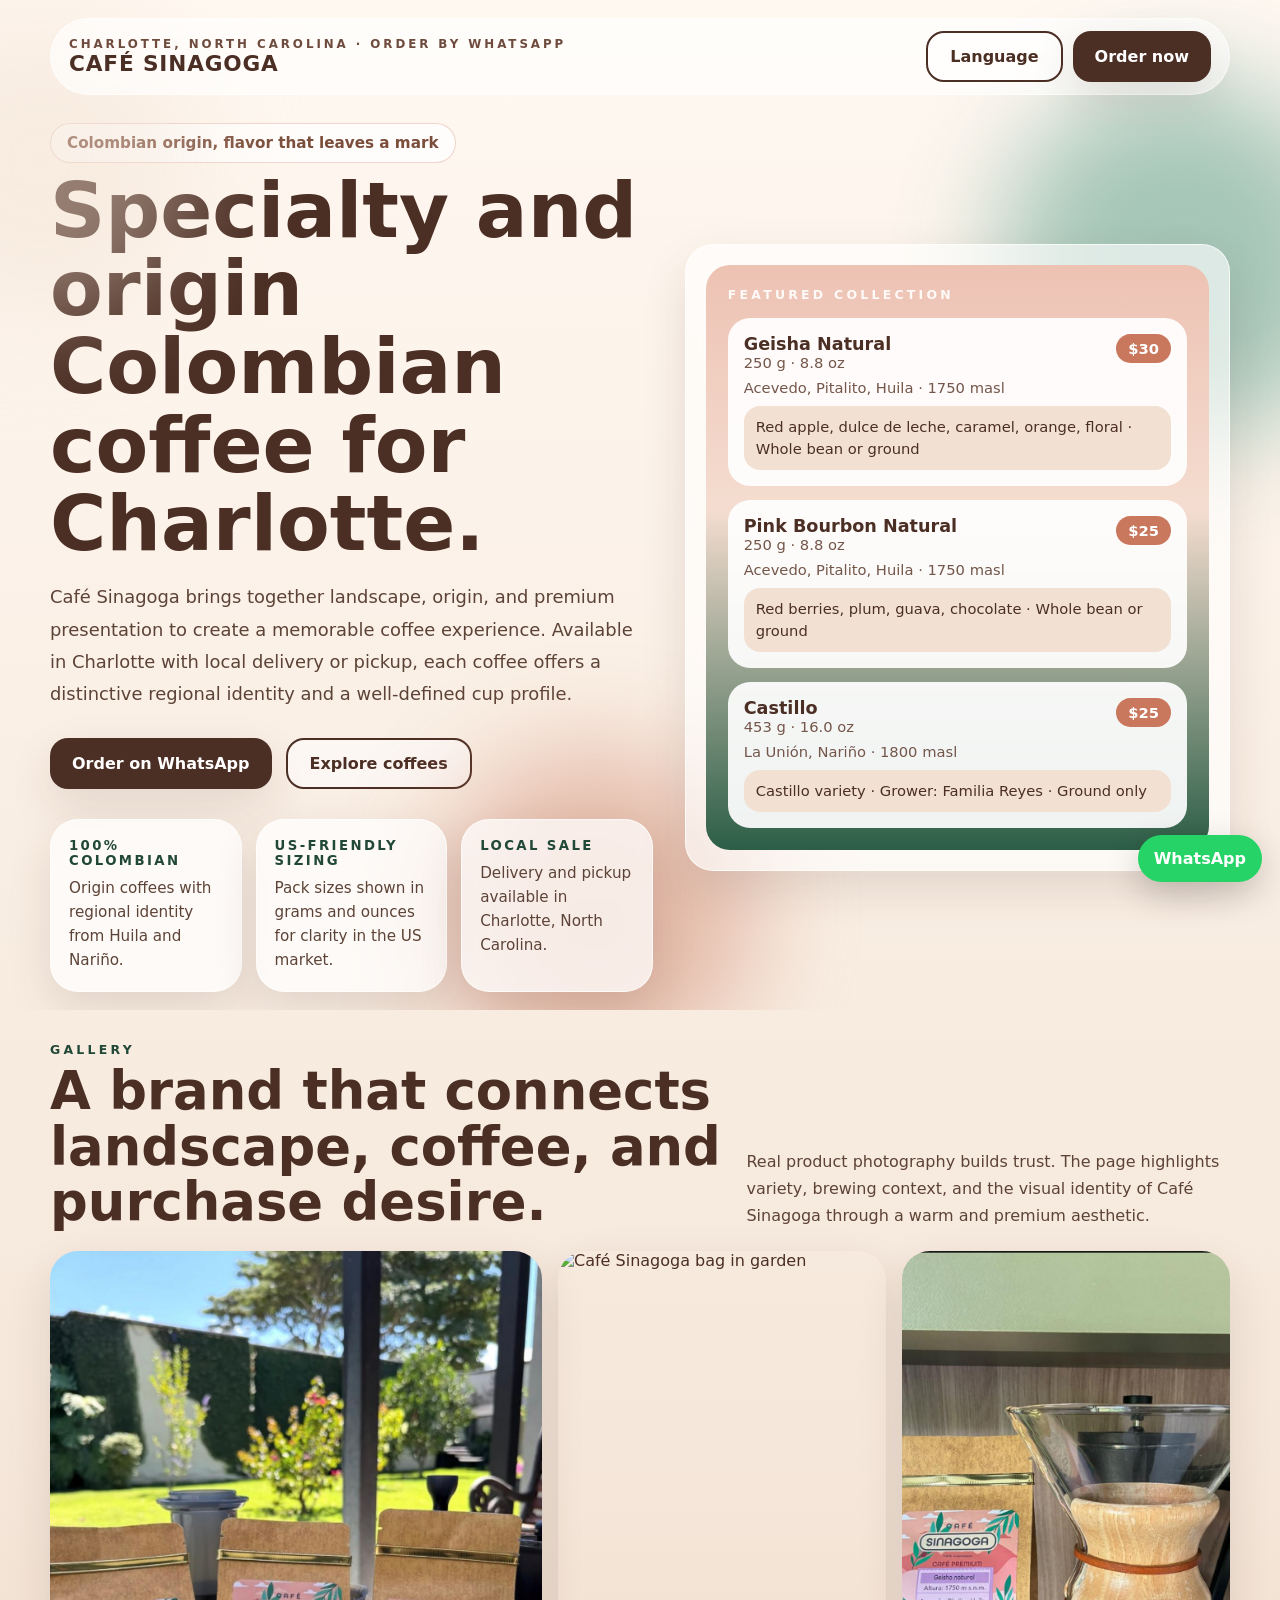
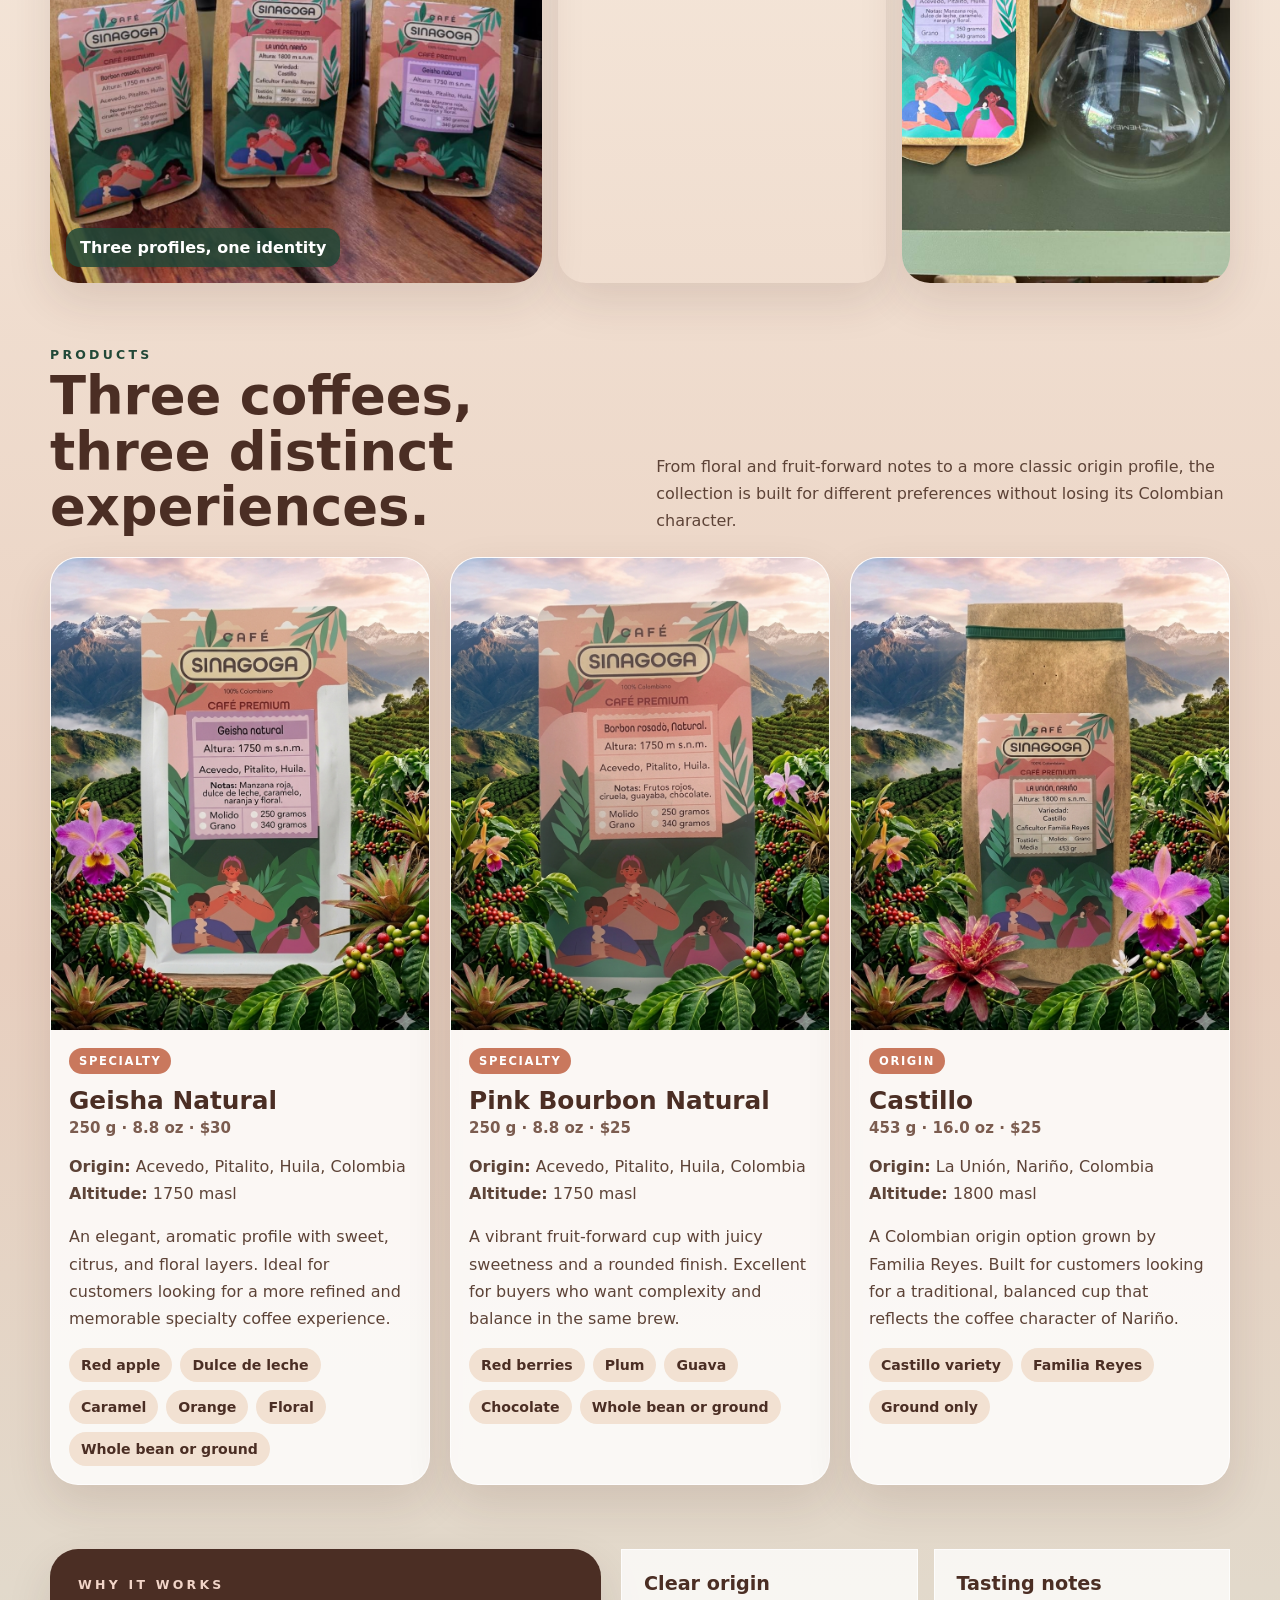
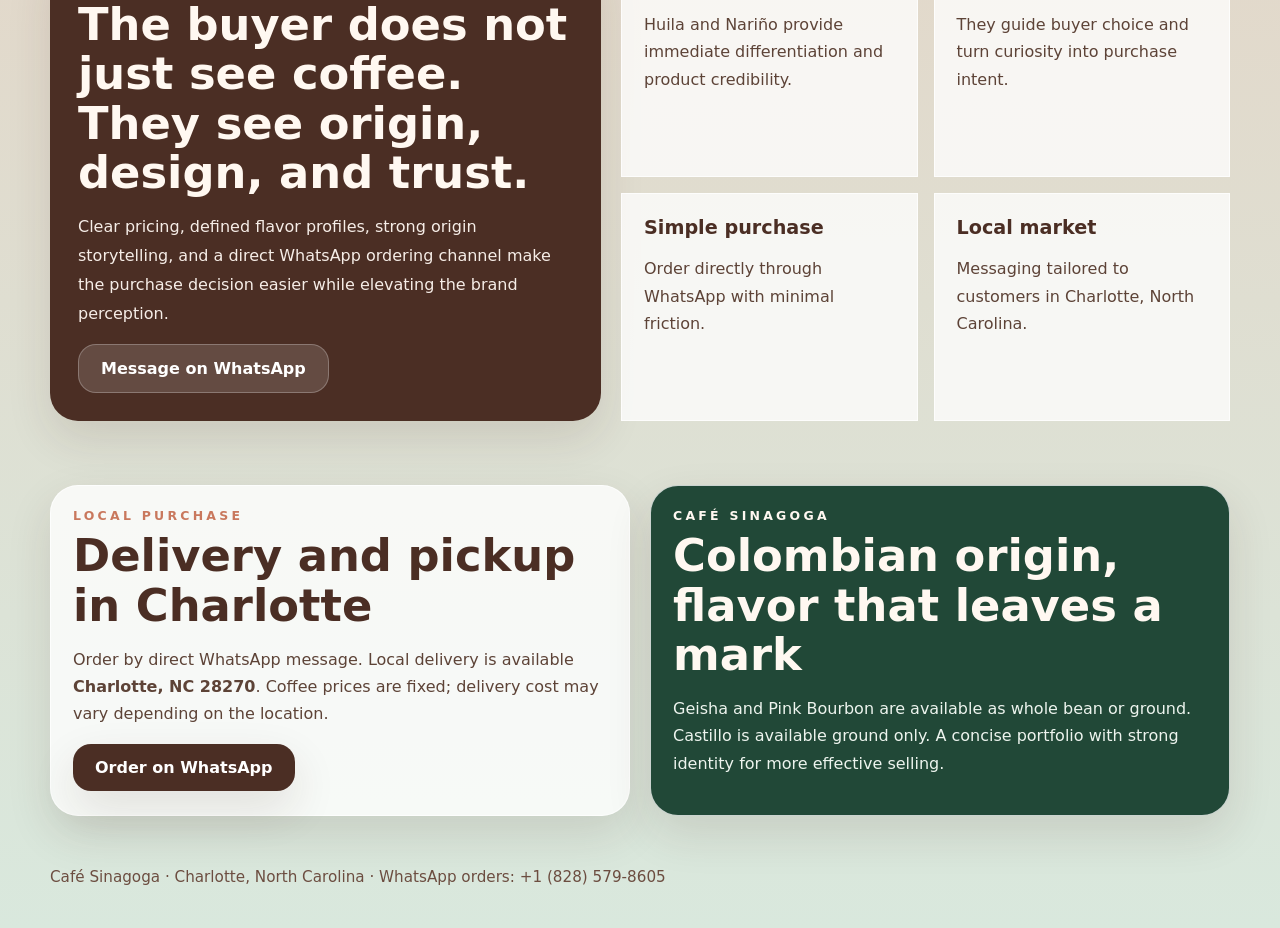
==== commit c3fae414: "ff" ====
--- a/en.html
+++ b/en.html
@@ -3,49 +3,70 @@
 <head>
   <meta charset="UTF-8" />
   <meta name="viewport" content="width=device-width, initial-scale=1.0" />
-  <title>Café Sinagoga | Colombian Specialty Coffee in Charlotte</title>
-  <meta name="description" content="Premium Colombian coffee in Charlotte, NC. Geisha, Pink Bourbon, and Castillo. From the mountains of Huila to your cup." />
+  <title>Café Sinagoga | Colombian coffee in Charlotte</title>
+  <meta name="description" content="Colombian origin coffee in Charlotte, North Carolina. Geisha, Pink Bourbon, and Castillo with local delivery or pickup." />
   <link rel="stylesheet" href="style.css" />
-  <link href="https://fonts.googleapis.com/css2?family=Inter:wght@400;700&family=Playfair+Display:wght@700&display=swap" rel="stylesheet">
 </head>
 <body>
-  <a class="wa-float" href="https://wa.me/18285798605?text=Hello%2C%20I%20want%20to%20order%20Caf%C3%A9%20Sinagoga" target="_blank" rel="noreferrer">
-    <img src="assets/wa-icon.png" alt=""> Order via WhatsApp
-  </a>
-
+  <a class="wa-float" href="https://wa.me/18285798605?text=Hello%2C%20I%20want%20to%20order%20Caf%C3%A9%20Sinagoga" target="_blank" rel="noreferrer">WhatsApp</a>
   <header class="hero">
-    <div class="hero-overlay"></div>
+    <div class="orb one"></div><div class="orb two"></div><div class="orb three"></div>
     <div class="container">
-      <nav class="topbar">
-        <div class="brand-group">
-          <span class="brand-small">DIRECT FROM HUILA & NARIÑO TO CHARLOTTE, NC</span>
-          <h1 class="brand">CAFÉ SINAGOGA</h1>
+      <div class="topbar">
+        <div>
+          <div class="brand-small">Charlotte, North Carolina · Order by WhatsApp</div>
+          <div class="brand">CAFÉ SINAGOGA</div>
         </div>
-        <div class="nav-actions">
-          <a class="btn btn-secondary" href="index.html">Español</a>
-          <a class="btn btn-primary pulse" href="https://wa.me/18285798605?text=Hello%2C%20I%20want%20to%20order%20Caf%C3%A9%20Sinagoga">ORDER NOW</a>
+        <div style="display:flex;gap:10px;flex-wrap:wrap">
+          <a class="btn btn-secondary" href="index.html">Language</a>
+          <a class="btn btn-primary" href="https://wa.me/18285798605?text=Hello%2C%20I%20want%20to%20order%20Caf%C3%A9%20Sinagoga" target="_blank" rel="noreferrer">Order now</a>
         </div>
-      </nav>
+      </div>
 
       <section class="hero-grid">
-        <div class="hero-content">
-          <div class="pill">100% Colombian Specialty Coffee</div>
-          <h2 class="hero-title">Experience the Soul of the Colombian Andes.</h2>
-          <p class="lead">We bring the high-altitude landscapes of Huila and Nariño directly to Charlotte. Hand-picked, premium beans with a story in every cup.</p>
+        <div>
+          <div class="pill">Colombian origin, flavor that leaves a mark</div>
+          <h1>Specialty and origin Colombian coffee for Charlotte.</h1>
+          <p class="lead">Café Sinagoga brings together landscape, origin, and premium presentation to create a memorable coffee experience. Available in Charlotte with local delivery or pickup, each coffee offers a distinctive regional identity and a well-defined cup profile.</p>
           <div class="actions">
-            <a class="btn btn-primary btn-lg" href="#products">View Collection</a>
-            <a class="btn btn-outline-light" href="https://wa.me/18285798605">Fast Delivery in Charlotte</a>
+            <a class="btn btn-primary" href="https://wa.me/18285798605?text=Hello%2C%20I%20want%20to%20order%20Caf%C3%A9%20Sinagoga" target="_blank" rel="noreferrer">Order on WhatsApp</a>
+            <a class="btn btn-secondary" href="#products">Explore coffees</a>
+          </div>
+          <div class="stats">
+            <article class="tile"><h3>100% Colombian</h3><p>Origin coffees with regional identity from Huila and Nariño.</p></article>
+            <article class="tile"><h3>US-friendly sizing</h3><p>Pack sizes shown in grams and ounces for clarity in the US market.</p></article>
+            <article class="tile"><h3>Local sale</h3><p>Delivery and pickup available in Charlotte, North Carolina.</p></article>
           </div>
         </div>
 
-        <div class="glass-card">
-          <div class="overline">Top Rated This Week</div>
-          <div class="featured-item">
-            <img src="assets/geisha-white.png" alt="Geisha Natural" class="img-mini">
-            <div class="featured-info">
-              <h4>Geisha Natural</h4>
-              <p class="notes">Apple • Caramel • Floral</p>
-              <span class="price-tag">$30</span>
+        <div class="glass">
+          <div class="glass-inner">
+            <div class="overline light">Featured collection</div>
+            <div class="products-list">
+              <article class="product-mini">
+                <div class="product-mini-head">
+                  <div><h4>Geisha Natural</h4><div class="muted">250 g · 8.8 oz</div></div>
+                  <span class="price">$30</span>
+                </div>
+                <div class="muted" style="margin-top:8px">Acevedo, Pitalito, Huila · 1750 masl</div>
+                <div class="note-box">Red apple, dulce de leche, caramel, orange, floral · Whole bean or ground</div>
+              </article>
+              <article class="product-mini">
+                <div class="product-mini-head">
+                  <div><h4>Pink Bourbon Natural</h4><div class="muted">250 g · 8.8 oz</div></div>
+                  <span class="price">$25</span>
+                </div>
+                <div class="muted" style="margin-top:8px">Acevedo, Pitalito, Huila · 1750 masl</div>
+                <div class="note-box">Red berries, plum, guava, chocolate · Whole bean or ground</div>
+              </article>
+              <article class="product-mini">
+                <div class="product-mini-head">
+                  <div><h4>Castillo</h4><div class="muted">453 g · 16.0 oz</div></div>
+                  <span class="price">$25</span>
+                </div>
+                <div class="muted" style="margin-top:8px">La Unión, Nariño · 1800 masl</div>
+                <div class="note-box">Castillo variety · Grower: Familia Reyes · Ground only</div>
+              </article>
             </div>
           </div>
         </div>
@@ -54,132 +75,110 @@
   </header>
 
   <main>
-    <section class="origin-strip">
-      <div class="container stats-bar">
-        <div class="stat-item">
-          <span class="stat-val">1750m</span>
-          <span class="stat-label">High Altitude</span>
+    <section class="section">
+      <div class="container section-head">
+        <div>
+          <div class="overline" style="color:var(--forest)">Gallery</div>
+          <h2>A brand that connects landscape, coffee, and purchase desire.</h2>
         </div>
-        <div class="stat-item">
-          <span class="stat-val">Hand-Picked</span>
-          <span class="stat-label">Superior Quality</span>
+        <p>Real product photography builds trust. The page highlights variety, brewing context, and the visual identity of Café Sinagoga through a warm and premium aesthetic.</p>
+      </div>
+      <div class="container gallery-grid">
+        <div class="gallery-card large"><img src="assets/three-bags.png" alt="Three Café Sinagoga coffees" /><div class="gallery-caption">Three profiles, one identity</div></div>
+        <div class="gallery-card"><img src="assets/castillo-garden.png" alt="Café Sinagoga bag in garden" /></div>
+        <div class="gallery-card"><img src="assets/brew-setup.png" alt="Café Sinagoga bag next to brewer" /></div>
+      </div>
+    </section>
+
+    <section class="section" id="products">
+      <div class="container section-head">
+        <div>
+          <div class="overline" style="color:var(--forest)">Products</div>
+          <h2>Three coffees, three distinct experiences.</h2>
         </div>
-        <div class="stat-item">
-          <span class="stat-val">Charlotte, NC</span>
-          <span class="stat-label">Local Delivery</span>
+        <p>From floral and fruit-forward notes to a more classic origin profile, the collection is built for different preferences without losing its Colombian character.</p>
+      </div>
+      <div class="container product-grid">
+        <article class="product-card">
+          <img src="assets/geisha-white.png" alt="Geisha Natural coffee bag" />
+          <div class="product-body">
+            <span class="product-badge">Specialty</span>
+            <h3>Geisha Natural</h3>
+            <div class="size">250 g · 8.8 oz · $30</div>
+            <p><strong>Origin:</strong> Acevedo, Pitalito, Huila, Colombia<br><strong>Altitude:</strong> 1750 masl</p>
+            <p>An elegant, aromatic profile with sweet, citrus, and floral layers. Ideal for customers looking for a more refined and memorable specialty coffee experience.</p>
+            <div class="chips">
+              <span class="chip">Red apple</span><span class="chip">Dulce de leche</span><span class="chip">Caramel</span><span class="chip">Orange</span><span class="chip">Floral</span><span class="chip">Whole bean or ground</span>
+            </div>
+          </div>
+        </article>
+
+        <article class="product-card">
+          <img src="assets/bourbon-white.png" alt="Pink Bourbon Natural coffee bag" />
+          <div class="product-body">
+            <span class="product-badge">Specialty</span>
+            <h3>Pink Bourbon Natural</h3>
+            <div class="size">250 g · 8.8 oz · $25</div>
+            <p><strong>Origin:</strong> Acevedo, Pitalito, Huila, Colombia<br><strong>Altitude:</strong> 1750 masl</p>
+            <p>A vibrant fruit-forward cup with juicy sweetness and a rounded finish. Excellent for buyers who want complexity and balance in the same brew.</p>
+            <div class="chips">
+              <span class="chip">Red berries</span><span class="chip">Plum</span><span class="chip">Guava</span><span class="chip">Chocolate</span><span class="chip">Whole bean or ground</span>
+            </div>
+          </div>
+        </article>
+
+        <article class="product-card">
+          <img src="assets/castillo-bag.png" alt="Castillo coffee bag" />
+          <div class="product-body">
+            <span class="product-badge">Origin</span>
+            <h3>Castillo</h3>
+            <div class="size">453 g · 16.0 oz · $25</div>
+            <p><strong>Origin:</strong> La Unión, Nariño, Colombia<br><strong>Altitude:</strong> 1800 masl</p>
+            <p>A Colombian origin option grown by Familia Reyes. Built for customers looking for a traditional, balanced cup that reflects the coffee character of Nariño.</p>
+            <div class="chips">
+              <span class="chip">Castillo variety</span><span class="chip">Familia Reyes</span><span class="chip">Ground only</span>
+            </div>
+          </div>
+        </article>
+      </div>
+    </section>
+
+    <section class="section">
+      <div class="container split">
+        <article class="cta-card">
+          <div class="overline" style="color:#f2d5c8">Why it works</div>
+          <h2>The buyer does not just see coffee. They see origin, design, and trust.</h2>
+          <p>Clear pricing, defined flavor profiles, strong origin storytelling, and a direct WhatsApp ordering channel make the purchase decision easier while elevating the brand perception.</p>
+          <a class="btn btn-light" href="https://wa.me/18285798605?text=Hello%2C%20I%20want%20to%20order%20Caf%C3%A9%20Sinagoga" target="_blank" rel="noreferrer">Message on WhatsApp</a>
+        </article>
+        <div class="feature-grid">
+          <article class="feature-card"><h3>Clear origin</h3><p>Huila and Nariño provide immediate differentiation and product credibility.</p></article>
+          <article class="feature-card"><h3>Tasting notes</h3><p>They guide buyer choice and turn curiosity into purchase intent.</p></article>
+          <article class="feature-card"><h3>Simple purchase</h3><p>Order directly through WhatsApp with minimal friction.</p></article>
+          <article class="feature-card"><h3>Local market</h3><p>Messaging tailored to customers in Charlotte, North Carolina.</p></article>
         </div>
       </div>
     </section>
 
-    <section class="section gallery">
-      <div class="container">
-        <div class="section-head text-center">
-          <div class="overline">Our Landscape</div>
-          <h2>Where Nature Meets Perfection</h2>
-        </div>
-        <div class="gallery-mosaic">
-          <div class="mosaic-item main-img">
-            <img src="assets/colombia-landscape-product.jpg" alt="Café Sinagoga in Colombian Mountains" />
-          </div>
-          <div class="mosaic-item">
-            <img src="assets/brew-setup.png" alt="Perfect Brew" />
-          </div>
-          <div class="mosaic-item">
-            <img src="assets/castillo-garden.png" alt="Our Heritage" />
-          </div>
-        </div>
-      </div>
-    </section>
-
-    <section class="section" id="products">
-      <div class="container">
-        <div class="section-head">
-          <h2>The Sinagoga Collection</h2>
-          <p>Carefully selected varieties for the discerning palate.</p>
-        </div>
-        
-        <div class="product-grid">
-          <article class="product-card premium">
-            <div class="badge specialty">Specialty</div>
-            <div class="img-container">
-               <img src="assets/geisha-white.png" alt="Geisha Natural" />
-            </div>
-            <div class="product-body">
-              <h3>Geisha Natural</h3>
-              <p class="origin-text">Origin: Acevedo, Pitalito, Huila</p>
-              <div class="flavor-profile">
-                <span class="note">🍎 Red Apple</span>
-                <span class="note">🍯 Caramel</span>
-                <span class="note">🌸 Floral</span>
-              </div>
-              <div class="product-footer">
-                <span class="price">$30 <small>(250g / 8.8oz)</small></span>
-                <a href="https://wa.me/18285798605" class="btn btn-buy">Buy Now</a>
-              </div>
-            </div>
-          </article>
-
-          <article class="product-card premium">
-            <div class="badge specialty">Specialty</div>
-            <div class="img-container">
-               <img src="assets/bourbon-white.png" alt="Pink Bourbon Natural" />
-            </div>
-            <div class="product-body">
-              <h3>Pink Bourbon Natural</h3>
-              <p class="origin-text">Origin: Acevedo, Pitalito, Huila</p>
-              <div class="flavor-profile">
-                <span class="note">🍓 Red Berries</span>
-                <span class="note">🍫 Chocolate</span>
-                <span class="note">🍈 Guava</span>
-              </div>
-              <div class="product-footer">
-                <span class="price">$25 <small>(250g / 8.8oz)</small></span>
-                <a href="https://wa.me/18285798605" class="btn btn-buy">Buy Now</a>
-              </div>
-            </div>
-          </article>
-
-          <article class="product-card premium">
-            <div class="badge">Origin</div>
-            <div class="img-container">
-               <img src="assets/castillo-bag.png" alt="Castillo Coffee" />
-            </div>
-            <div class="product-body">
-              <h3>Castillo Variety</h3>
-              <p class="origin-text">Origin: La Unión, Nariño</p>
-              <div class="flavor-profile">
-                <span class="note">🌿 Balanced</span>
-                <span class="note">☕ Traditional</span>
-                <span class="note">👨‍🌾 Familia Reyes</span>
-              </div>
-              <div class="product-footer">
-                <span class="price">$25 <small>(453g / 16oz)</small></span>
-                <a href="https://wa.me/18285798605" class="btn btn-buy">Buy Now</a>
-              </div>
-            </div>
-          </article>
-        </div>
+    <section class="section">
+      <div class="container dual-grid">
+        <article class="pickup">
+          <div class="overline" style="color:var(--clay)">Local purchase</div>
+          <h2>Delivery and pickup in Charlotte</h2>
+          <p>Order by direct WhatsApp message. Local delivery is available <strong> Charlotte, NC 28270</strong>. Coffee prices are fixed; delivery cost may vary depending on the location.</p>
+          <a class="btn btn-primary" href="https://wa.me/18285798605?text=Hello%2C%20I%20want%20to%20order%20Caf%C3%A9%20Sinagoga" target="_blank" rel="noreferrer">Order on WhatsApp</a>
+        </article>
+        <article class="pickup dark">
+          <div class="overline">Café Sinagoga</div>
+          <h2>Colombian origin, flavor that leaves a mark</h2>
+          <p>Geisha and Pink Bourbon are available as whole bean or ground. Castillo is available ground only. A concise portfolio with strong identity for more effective selling.</p>
+        </article>
       </div>
     </section>
   </main>
 
   <footer class="footer">
-    <div class="container">
-      <div class="footer-grid">
-        <div>
-          <h4>CAFÉ SINAGOGA</h4>
-          <p>The authentic taste of Colombia in the heart of Charlotte.</p>
-        </div>
-        <div>
-          <h4>Contact</h4>
-          <p>Charlotte, NC 28270</p>
-          <p>WhatsApp: +1 (828) 579-8605</p>
-        </div>
-      </div>
-      <div class="footer-bottom">
-        &copy; 2026 Café Sinagoga · Handcrafted Flavor.
-      </div>
-    </div>
+    <div class="container">Café Sinagoga · Charlotte, North Carolina · WhatsApp orders: +1 (828) 579-8605</div>
   </footer>
 </body>
 </html>
